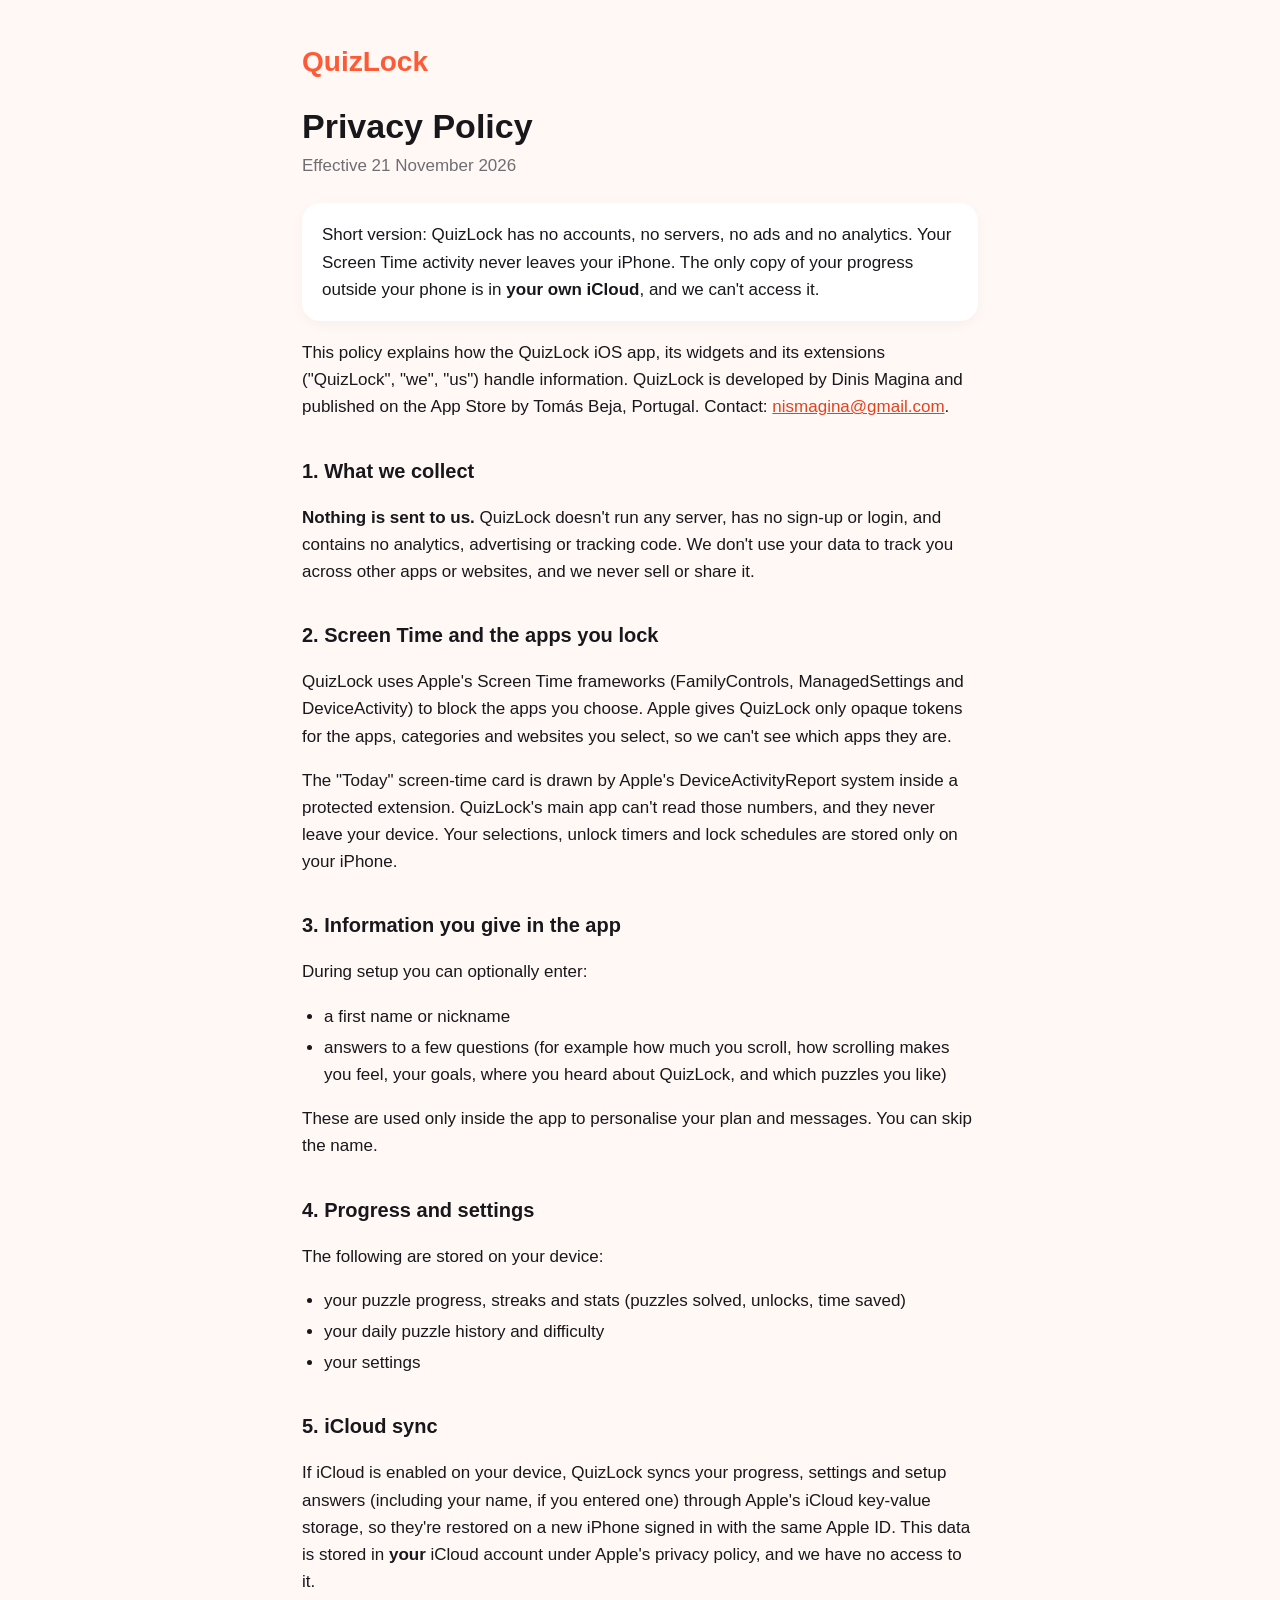
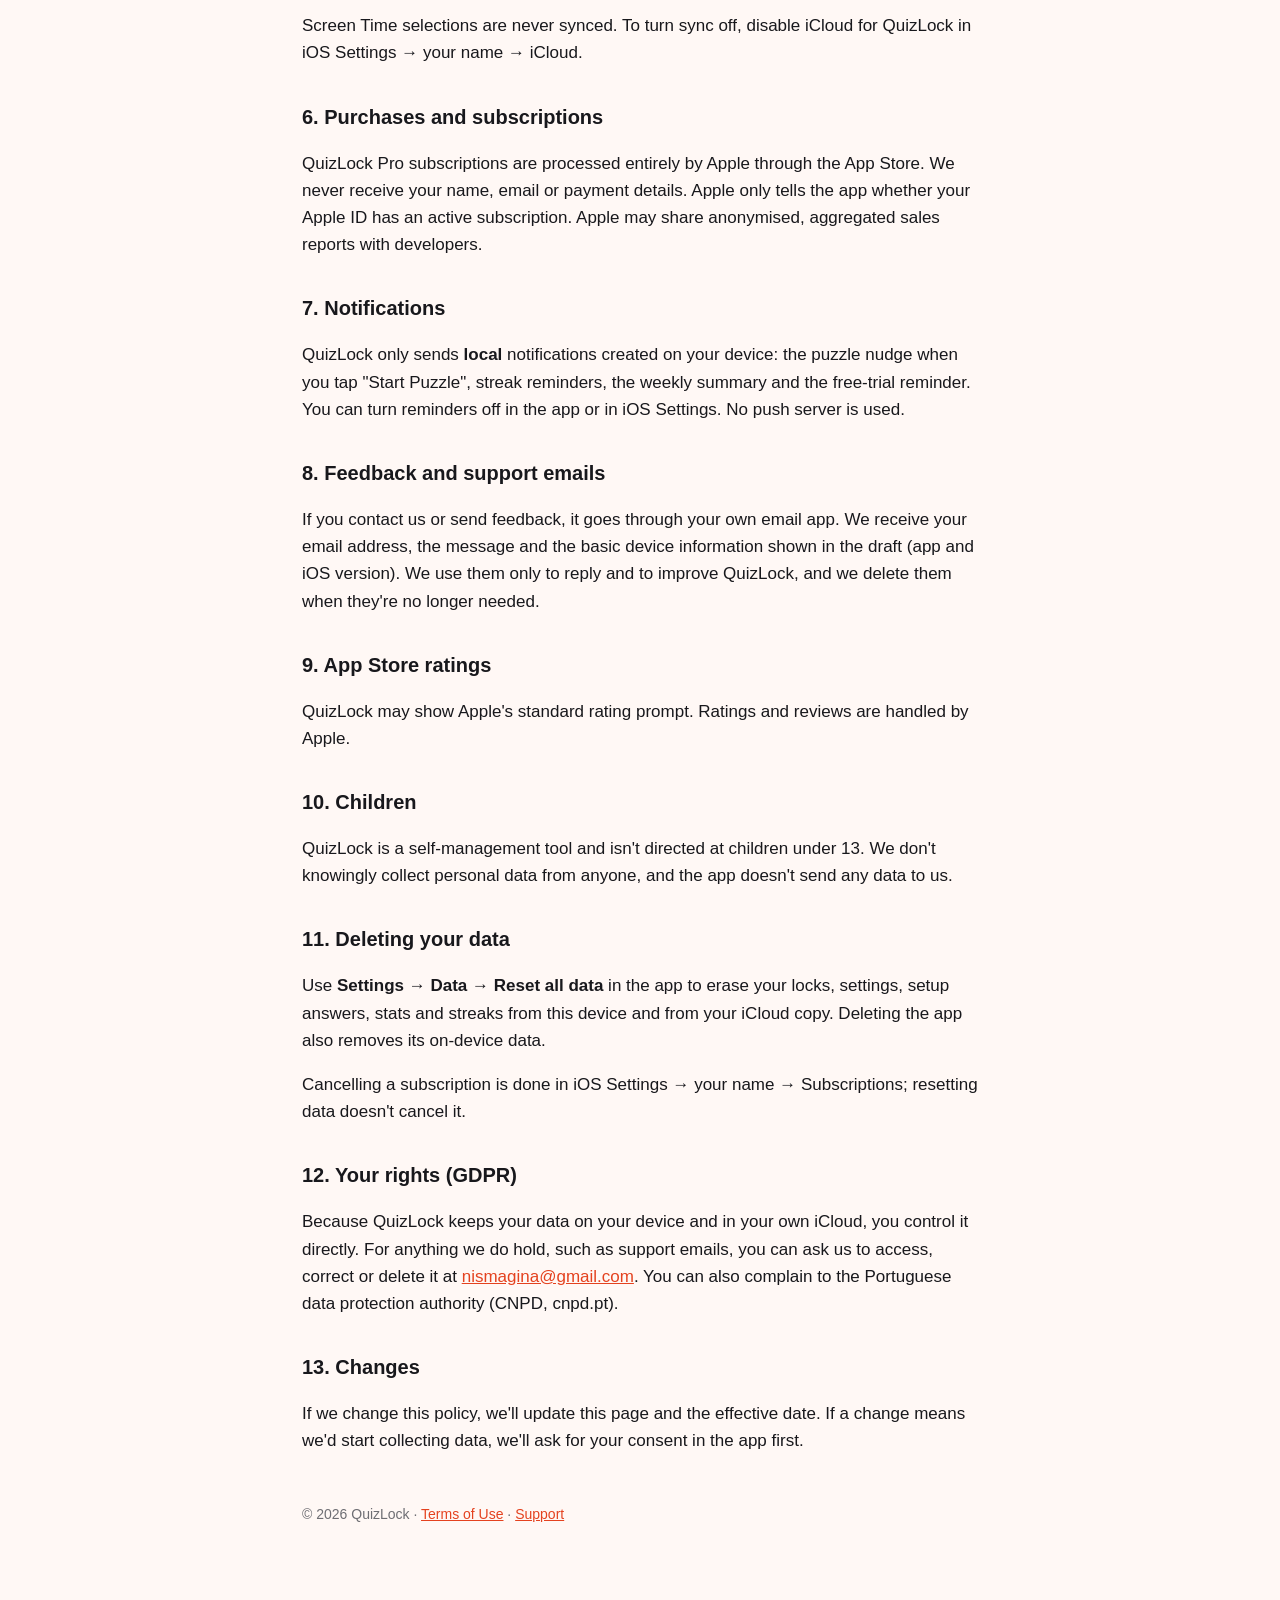
==== docs/privacy.html @ 04634097 "Legal pages: add App Store publisher (Tomás Beja) Co-Authored-By: Claude Opus 5.5 <noreply@anthropic" ====
<!DOCTYPE html><html lang="en"><head><meta charset="utf-8"><meta name="viewport" content="width=device-width,initial-scale=1"><title>Privacy Policy – QuizLock</title><link rel="stylesheet" href="style.css"></head><body><main>
<a class="brand" href="./">QuizLock</a>
<h1>Privacy Policy</h1><p class="date">Effective 21 November 2026</p>
<div class="card">Short version: QuizLock has no accounts, no servers, no ads and no analytics. Your Screen Time activity never leaves your iPhone. The only copy of your progress outside your phone is in <strong>your own iCloud</strong>, and we can't access it.</div>

<p>This policy explains how the QuizLock iOS app, its widgets and its extensions ("QuizLock", "we", "us") handle information. QuizLock is developed by Dinis Magina and published on the App Store by Tomás Beja, Portugal. Contact: <a href="mailto:nismagina@gmail.com">nismagina@gmail.com</a>.</p>

<h2>1. What we collect</h2>
<p><strong>Nothing is sent to us.</strong> QuizLock doesn't run any server, has no sign-up or login, and contains no analytics, advertising or tracking code. We don't use your data to track you across other apps or websites, and we never sell or share it.</p>

<h2>2. Screen Time and the apps you lock</h2>
<p>QuizLock uses Apple's Screen Time frameworks (FamilyControls, ManagedSettings and DeviceActivity) to block the apps you choose. Apple gives QuizLock only opaque tokens for the apps, categories and websites you select, so we can't see which apps they are.</p>
<p>The "Today" screen-time card is drawn by Apple's DeviceActivityReport system inside a protected extension. QuizLock's main app can't read those numbers, and they never leave your device. Your selections, unlock timers and lock schedules are stored only on your iPhone.</p>

<h2>3. Information you give in the app</h2>
<p>During setup you can optionally enter:</p>
<ul>
<li>a first name or nickname</li>
<li>answers to a few questions (for example how much you scroll, how scrolling makes you feel, your goals, where you heard about QuizLock, and which puzzles you like)</li>
</ul>
<p>These are used only inside the app to personalise your plan and messages. You can skip the name.</p>

<h2>4. Progress and settings</h2>
<p>The following are stored on your device:</p>
<ul>
<li>your puzzle progress, streaks and stats (puzzles solved, unlocks, time saved)</li>
<li>your daily puzzle history and difficulty</li>
<li>your settings</li>
</ul>

<h2>5. iCloud sync</h2>
<p>If iCloud is enabled on your device, QuizLock syncs your progress, settings and setup answers (including your name, if you entered one) through Apple's iCloud key-value storage, so they're restored on a new iPhone signed in with the same Apple ID. This data is stored in <strong>your</strong> iCloud account under Apple's privacy policy, and we have no access to it.</p>
<p>Screen Time selections are never synced. To turn sync off, disable iCloud for QuizLock in iOS Settings → your name → iCloud.</p>

<h2>6. Purchases and subscriptions</h2>
<p>QuizLock Pro subscriptions are processed entirely by Apple through the App Store. We never receive your name, email or payment details. Apple only tells the app whether your Apple ID has an active subscription. Apple may share anonymised, aggregated sales reports with developers.</p>

<h2>7. Notifications</h2>
<p>QuizLock only sends <strong>local</strong> notifications created on your device: the puzzle nudge when you tap "Start Puzzle", streak reminders, the weekly summary and the free-trial reminder. You can turn reminders off in the app or in iOS Settings. No push server is used.</p>

<h2>8. Feedback and support emails</h2>
<p>If you contact us or send feedback, it goes through your own email app. We receive your email address, the message and the basic device information shown in the draft (app and iOS version). We use them only to reply and to improve QuizLock, and we delete them when they're no longer needed.</p>

<h2>9. App Store ratings</h2>
<p>QuizLock may show Apple's standard rating prompt. Ratings and reviews are handled by Apple.</p>

<h2>10. Children</h2>
<p>QuizLock is a self-management tool and isn't directed at children under 13. We don't knowingly collect personal data from anyone, and the app doesn't send any data to us.</p>

<h2>11. Deleting your data</h2>
<p>Use <strong>Settings → Data → Reset all data</strong> in the app to erase your locks, settings, setup answers, stats and streaks from this device and from your iCloud copy. Deleting the app also removes its on-device data.</p>
<p>Cancelling a subscription is done in iOS Settings → your name → Subscriptions; resetting data doesn't cancel it.</p>

<h2>12. Your rights (GDPR)</h2>
<p>Because QuizLock keeps your data on your device and in your own iCloud, you control it directly. For anything we do hold, such as support emails, you can ask us to access, correct or delete it at <a href="mailto:nismagina@gmail.com">nismagina@gmail.com</a>. You can also complain to the Portuguese data protection authority (CNPD, cnpd.pt).</p>

<h2>13. Changes</h2>
<p>If we change this policy, we'll update this page and the effective date. If a change means we'd start collecting data, we'll ask for your consent in the app first.</p>

<footer>© 2026 QuizLock · <a href="terms.html">Terms of Use</a> · <a href="./">Support</a></footer>
</main></body></html>
---- docs/style.css ----
:root{--brand:#FF5A36;--ink:#18181C;--muted:#6E6E73;--bg:#FFF8F5}
*{box-sizing:border-box}body{margin:0;background:var(--bg);color:var(--ink);font:17px/1.6 -apple-system,BlinkMacSystemFont,"SF Pro Text",Segoe UI,Roboto,sans-serif}
main{max-width:720px;margin:0 auto;padding:48px 22px 80px}
.brand{font:900 28px/1 ui-rounded,"SF Pro Rounded",-apple-system,sans-serif;color:var(--brand);text-decoration:none}
h1{font-size:34px;line-height:1.15;margin:28px 0 6px}h2{font-size:20px;margin:34px 0 8px}
.date{color:var(--muted);margin:0 0 24px}a{color:#E4421F}ul{padding-left:22px}li{margin:4px 0}
.card{background:#fff;border-radius:18px;padding:18px 20px;box-shadow:0 4px 14px rgba(0,0,0,.04);margin:18px 0}
footer{margin-top:48px;color:var(--muted);font-size:14px}
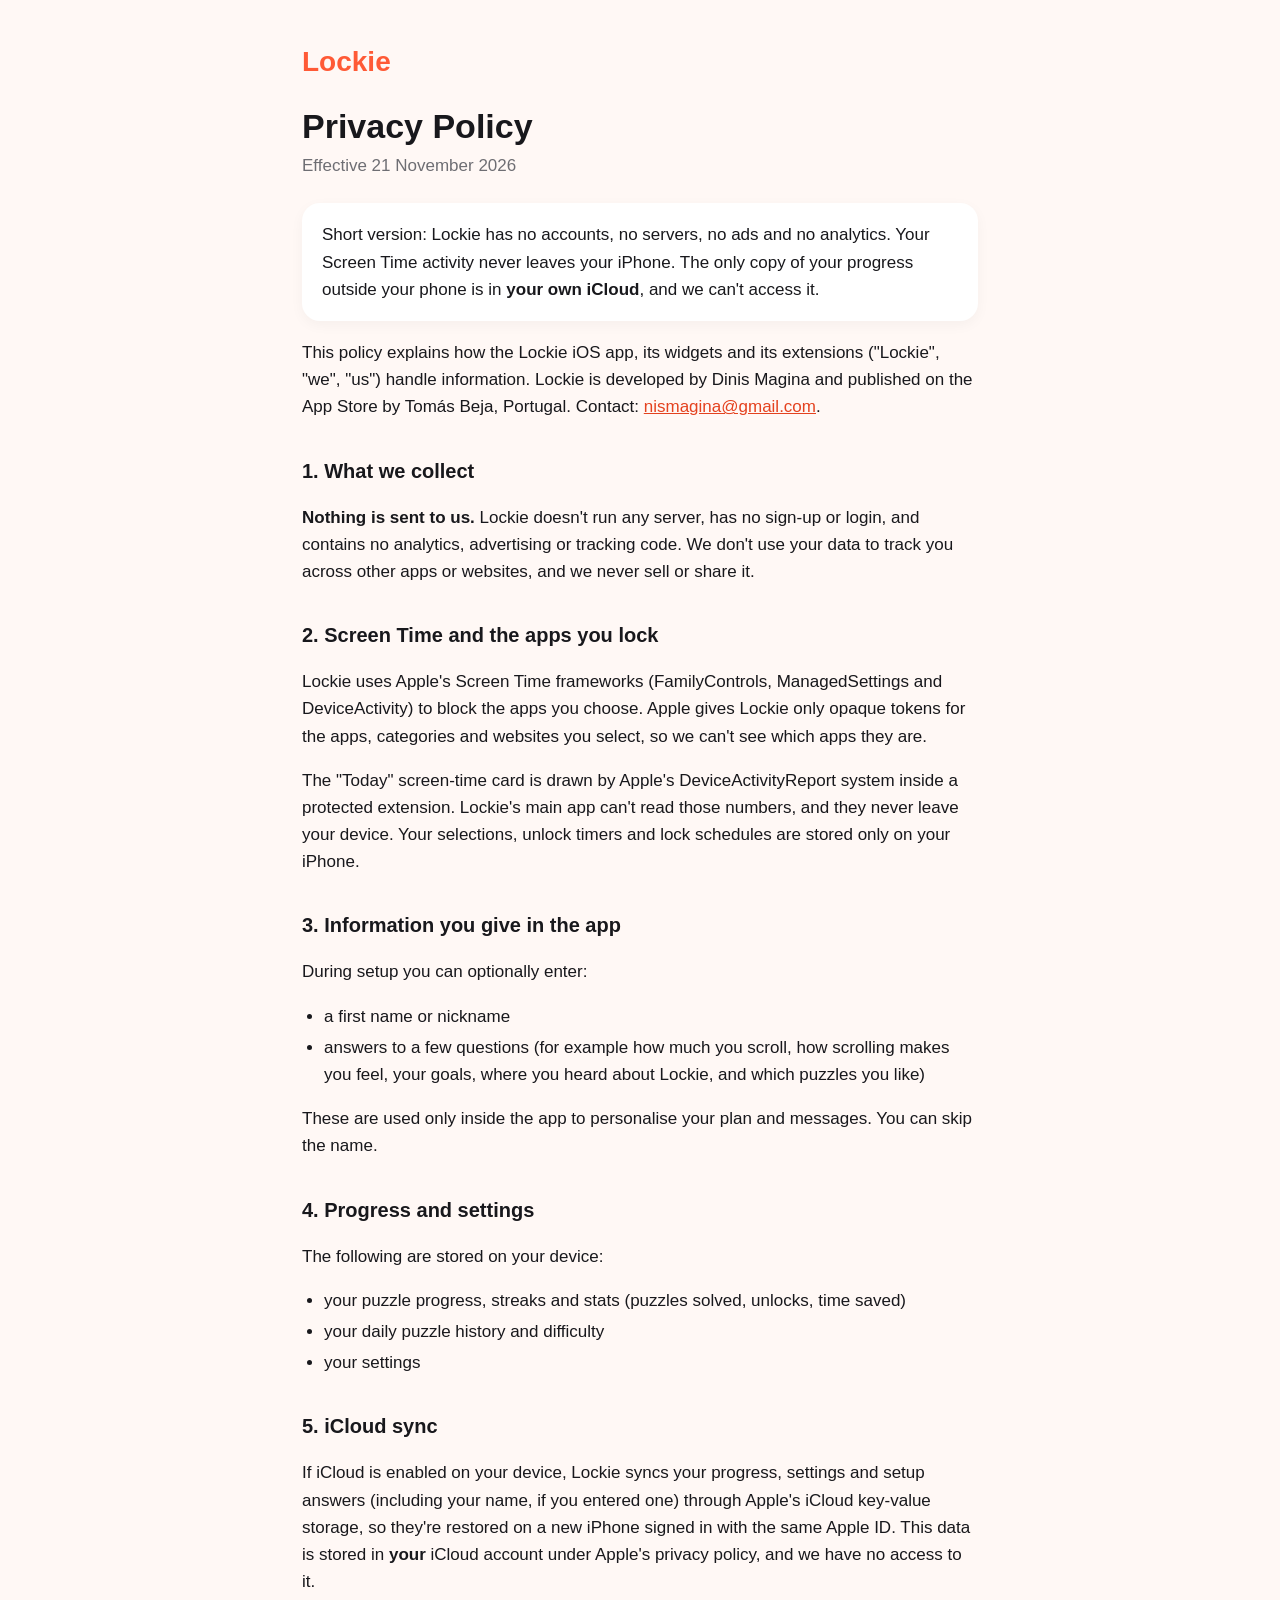
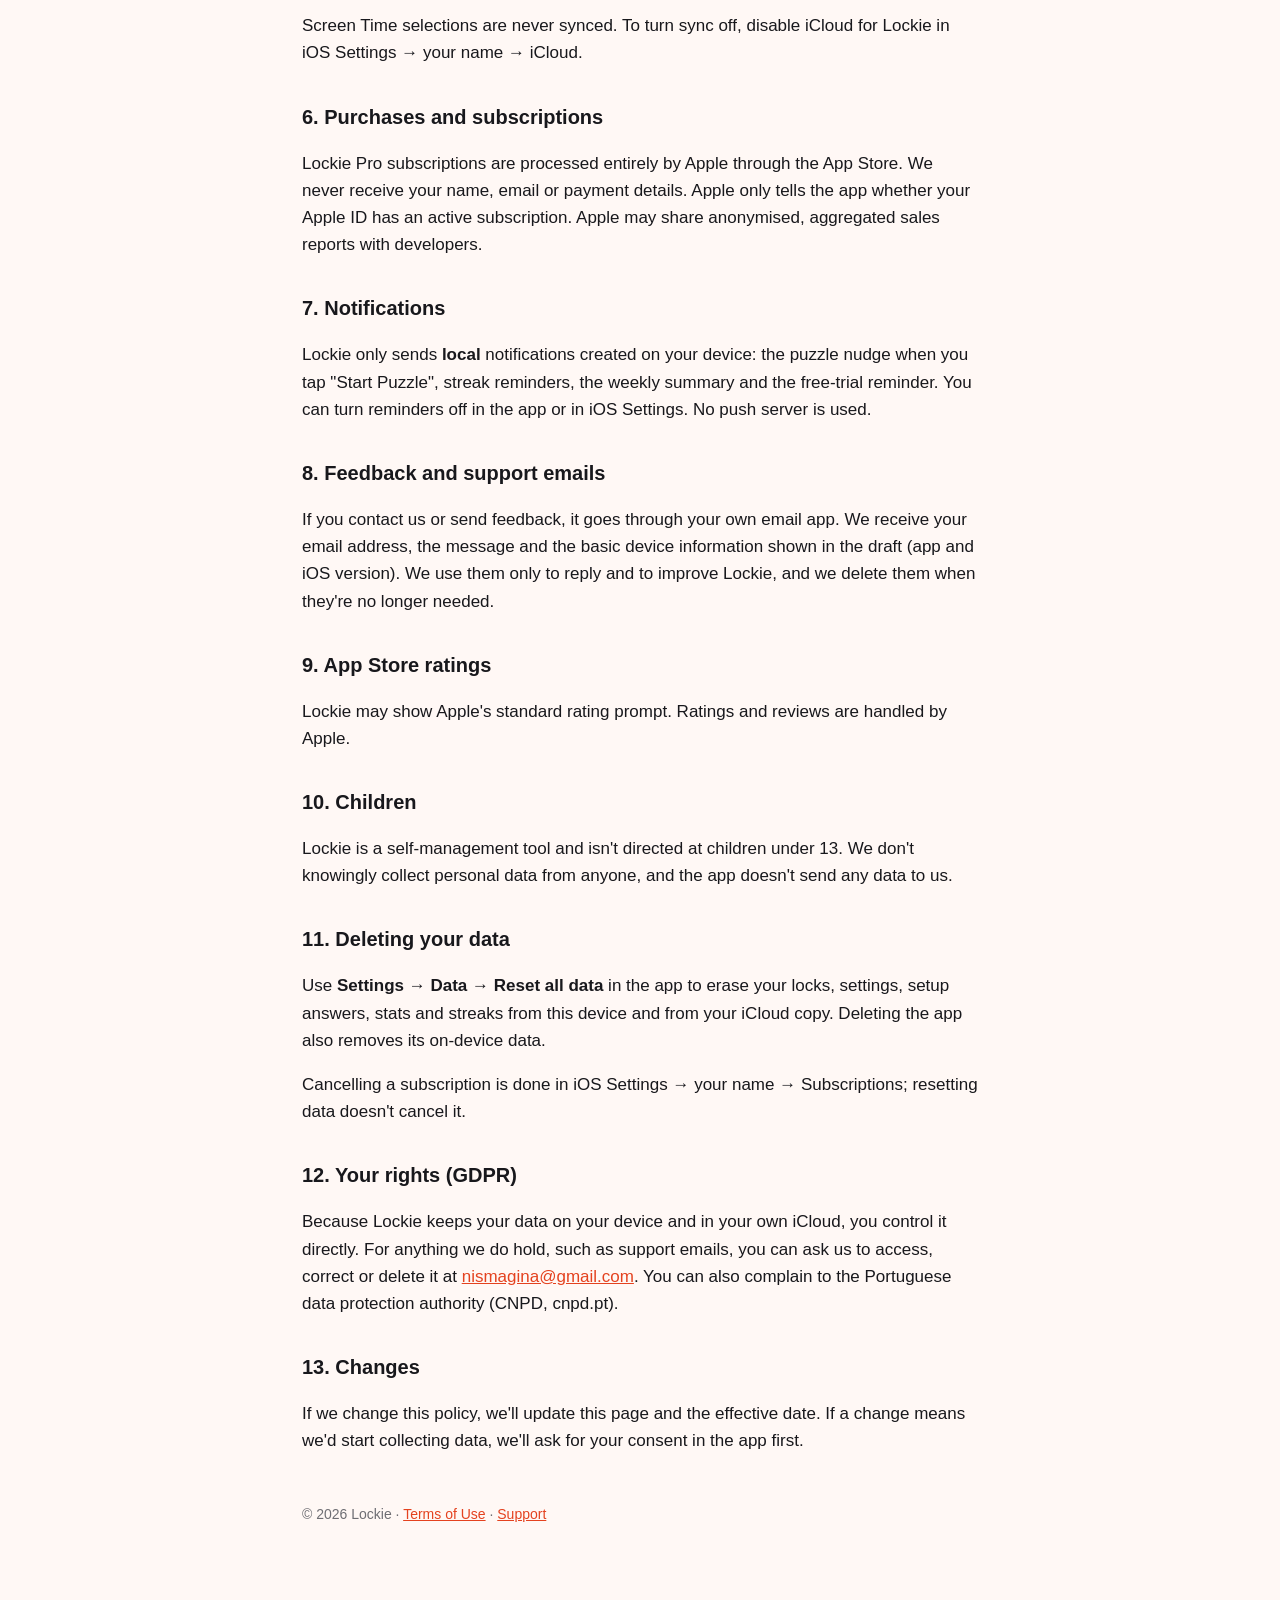
==== commit a637cb21: "Rename app from QuizLock to Lockie everywhere Display names, bundle IDs (app.lockie.ios.*), App Grou" ====
--- a/docs/privacy.html
+++ b/docs/privacy.html
@@ -1,22 +1,22 @@
-<!DOCTYPE html><html lang="en"><head><meta charset="utf-8"><meta name="viewport" content="width=device-width,initial-scale=1"><title>Privacy Policy – QuizLock</title><link rel="stylesheet" href="style.css"></head><body><main>
-<a class="brand" href="./">QuizLock</a>
+<!DOCTYPE html><html lang="en"><head><meta charset="utf-8"><meta name="viewport" content="width=device-width,initial-scale=1"><title>Privacy Policy – Lockie</title><link rel="stylesheet" href="style.css"></head><body><main>
+<a class="brand" href="./">Lockie</a>
 <h1>Privacy Policy</h1><p class="date">Effective 21 November 2026</p>
-<div class="card">Short version: QuizLock has no accounts, no servers, no ads and no analytics. Your Screen Time activity never leaves your iPhone. The only copy of your progress outside your phone is in <strong>your own iCloud</strong>, and we can't access it.</div>
+<div class="card">Short version: Lockie has no accounts, no servers, no ads and no analytics. Your Screen Time activity never leaves your iPhone. The only copy of your progress outside your phone is in <strong>your own iCloud</strong>, and we can't access it.</div>
 
-<p>This policy explains how the QuizLock iOS app, its widgets and its extensions ("QuizLock", "we", "us") handle information. QuizLock is developed by Dinis Magina and published on the App Store by Tomás Beja, Portugal. Contact: <a href="mailto:nismagina@gmail.com">nismagina@gmail.com</a>.</p>
+<p>This policy explains how the Lockie iOS app, its widgets and its extensions ("Lockie", "we", "us") handle information. Lockie is developed by Dinis Magina and published on the App Store by Tomás Beja, Portugal. Contact: <a href="mailto:nismagina@gmail.com">nismagina@gmail.com</a>.</p>
 
 <h2>1. What we collect</h2>
-<p><strong>Nothing is sent to us.</strong> QuizLock doesn't run any server, has no sign-up or login, and contains no analytics, advertising or tracking code. We don't use your data to track you across other apps or websites, and we never sell or share it.</p>
+<p><strong>Nothing is sent to us.</strong> Lockie doesn't run any server, has no sign-up or login, and contains no analytics, advertising or tracking code. We don't use your data to track you across other apps or websites, and we never sell or share it.</p>
 
 <h2>2. Screen Time and the apps you lock</h2>
-<p>QuizLock uses Apple's Screen Time frameworks (FamilyControls, ManagedSettings and DeviceActivity) to block the apps you choose. Apple gives QuizLock only opaque tokens for the apps, categories and websites you select, so we can't see which apps they are.</p>
-<p>The "Today" screen-time card is drawn by Apple's DeviceActivityReport system inside a protected extension. QuizLock's main app can't read those numbers, and they never leave your device. Your selections, unlock timers and lock schedules are stored only on your iPhone.</p>
+<p>Lockie uses Apple's Screen Time frameworks (FamilyControls, ManagedSettings and DeviceActivity) to block the apps you choose. Apple gives Lockie only opaque tokens for the apps, categories and websites you select, so we can't see which apps they are.</p>
+<p>The "Today" screen-time card is drawn by Apple's DeviceActivityReport system inside a protected extension. Lockie's main app can't read those numbers, and they never leave your device. Your selections, unlock timers and lock schedules are stored only on your iPhone.</p>
 
 <h2>3. Information you give in the app</h2>
 <p>During setup you can optionally enter:</p>
 <ul>
 <li>a first name or nickname</li>
-<li>answers to a few questions (for example how much you scroll, how scrolling makes you feel, your goals, where you heard about QuizLock, and which puzzles you like)</li>
+<li>answers to a few questions (for example how much you scroll, how scrolling makes you feel, your goals, where you heard about Lockie, and which puzzles you like)</li>
 </ul>
 <p>These are used only inside the app to personalise your plan and messages. You can skip the name.</p>
 
@@ -29,33 +29,33 @@
 </ul>
 
 <h2>5. iCloud sync</h2>
-<p>If iCloud is enabled on your device, QuizLock syncs your progress, settings and setup answers (including your name, if you entered one) through Apple's iCloud key-value storage, so they're restored on a new iPhone signed in with the same Apple ID. This data is stored in <strong>your</strong> iCloud account under Apple's privacy policy, and we have no access to it.</p>
-<p>Screen Time selections are never synced. To turn sync off, disable iCloud for QuizLock in iOS Settings → your name → iCloud.</p>
+<p>If iCloud is enabled on your device, Lockie syncs your progress, settings and setup answers (including your name, if you entered one) through Apple's iCloud key-value storage, so they're restored on a new iPhone signed in with the same Apple ID. This data is stored in <strong>your</strong> iCloud account under Apple's privacy policy, and we have no access to it.</p>
+<p>Screen Time selections are never synced. To turn sync off, disable iCloud for Lockie in iOS Settings → your name → iCloud.</p>
 
 <h2>6. Purchases and subscriptions</h2>
-<p>QuizLock Pro subscriptions are processed entirely by Apple through the App Store. We never receive your name, email or payment details. Apple only tells the app whether your Apple ID has an active subscription. Apple may share anonymised, aggregated sales reports with developers.</p>
+<p>Lockie Pro subscriptions are processed entirely by Apple through the App Store. We never receive your name, email or payment details. Apple only tells the app whether your Apple ID has an active subscription. Apple may share anonymised, aggregated sales reports with developers.</p>
 
 <h2>7. Notifications</h2>
-<p>QuizLock only sends <strong>local</strong> notifications created on your device: the puzzle nudge when you tap "Start Puzzle", streak reminders, the weekly summary and the free-trial reminder. You can turn reminders off in the app or in iOS Settings. No push server is used.</p>
+<p>Lockie only sends <strong>local</strong> notifications created on your device: the puzzle nudge when you tap "Start Puzzle", streak reminders, the weekly summary and the free-trial reminder. You can turn reminders off in the app or in iOS Settings. No push server is used.</p>
 
 <h2>8. Feedback and support emails</h2>
-<p>If you contact us or send feedback, it goes through your own email app. We receive your email address, the message and the basic device information shown in the draft (app and iOS version). We use them only to reply and to improve QuizLock, and we delete them when they're no longer needed.</p>
+<p>If you contact us or send feedback, it goes through your own email app. We receive your email address, the message and the basic device information shown in the draft (app and iOS version). We use them only to reply and to improve Lockie, and we delete them when they're no longer needed.</p>
 
 <h2>9. App Store ratings</h2>
-<p>QuizLock may show Apple's standard rating prompt. Ratings and reviews are handled by Apple.</p>
+<p>Lockie may show Apple's standard rating prompt. Ratings and reviews are handled by Apple.</p>
 
 <h2>10. Children</h2>
-<p>QuizLock is a self-management tool and isn't directed at children under 13. We don't knowingly collect personal data from anyone, and the app doesn't send any data to us.</p>
+<p>Lockie is a self-management tool and isn't directed at children under 13. We don't knowingly collect personal data from anyone, and the app doesn't send any data to us.</p>
 
 <h2>11. Deleting your data</h2>
 <p>Use <strong>Settings → Data → Reset all data</strong> in the app to erase your locks, settings, setup answers, stats and streaks from this device and from your iCloud copy. Deleting the app also removes its on-device data.</p>
 <p>Cancelling a subscription is done in iOS Settings → your name → Subscriptions; resetting data doesn't cancel it.</p>
 
 <h2>12. Your rights (GDPR)</h2>
-<p>Because QuizLock keeps your data on your device and in your own iCloud, you control it directly. For anything we do hold, such as support emails, you can ask us to access, correct or delete it at <a href="mailto:nismagina@gmail.com">nismagina@gmail.com</a>. You can also complain to the Portuguese data protection authority (CNPD, cnpd.pt).</p>
+<p>Because Lockie keeps your data on your device and in your own iCloud, you control it directly. For anything we do hold, such as support emails, you can ask us to access, correct or delete it at <a href="mailto:nismagina@gmail.com">nismagina@gmail.com</a>. You can also complain to the Portuguese data protection authority (CNPD, cnpd.pt).</p>
 
 <h2>13. Changes</h2>
 <p>If we change this policy, we'll update this page and the effective date. If a change means we'd start collecting data, we'll ask for your consent in the app first.</p>
 
-<footer>© 2026 QuizLock · <a href="terms.html">Terms of Use</a> · <a href="./">Support</a></footer>
+<footer>© 2026 Lockie · <a href="terms.html">Terms of Use</a> · <a href="./">Support</a></footer>
 </main></body></html>
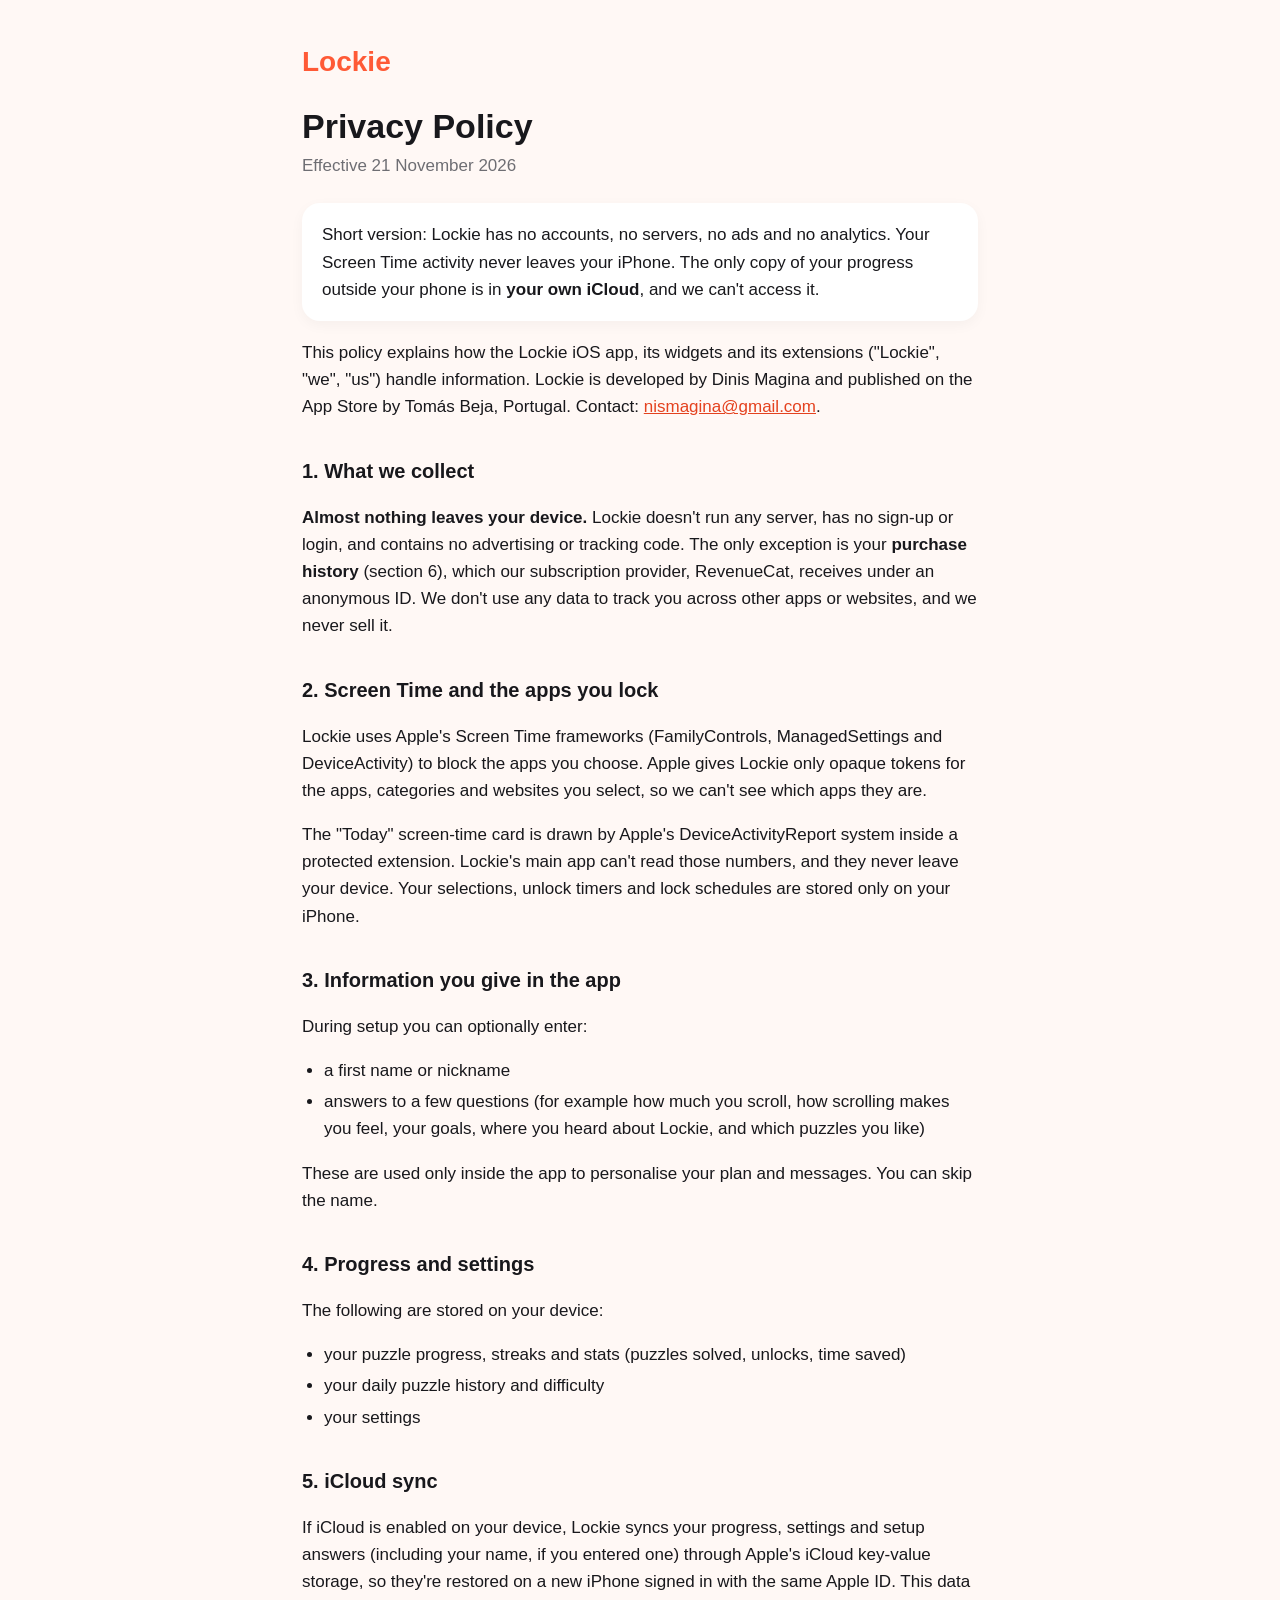
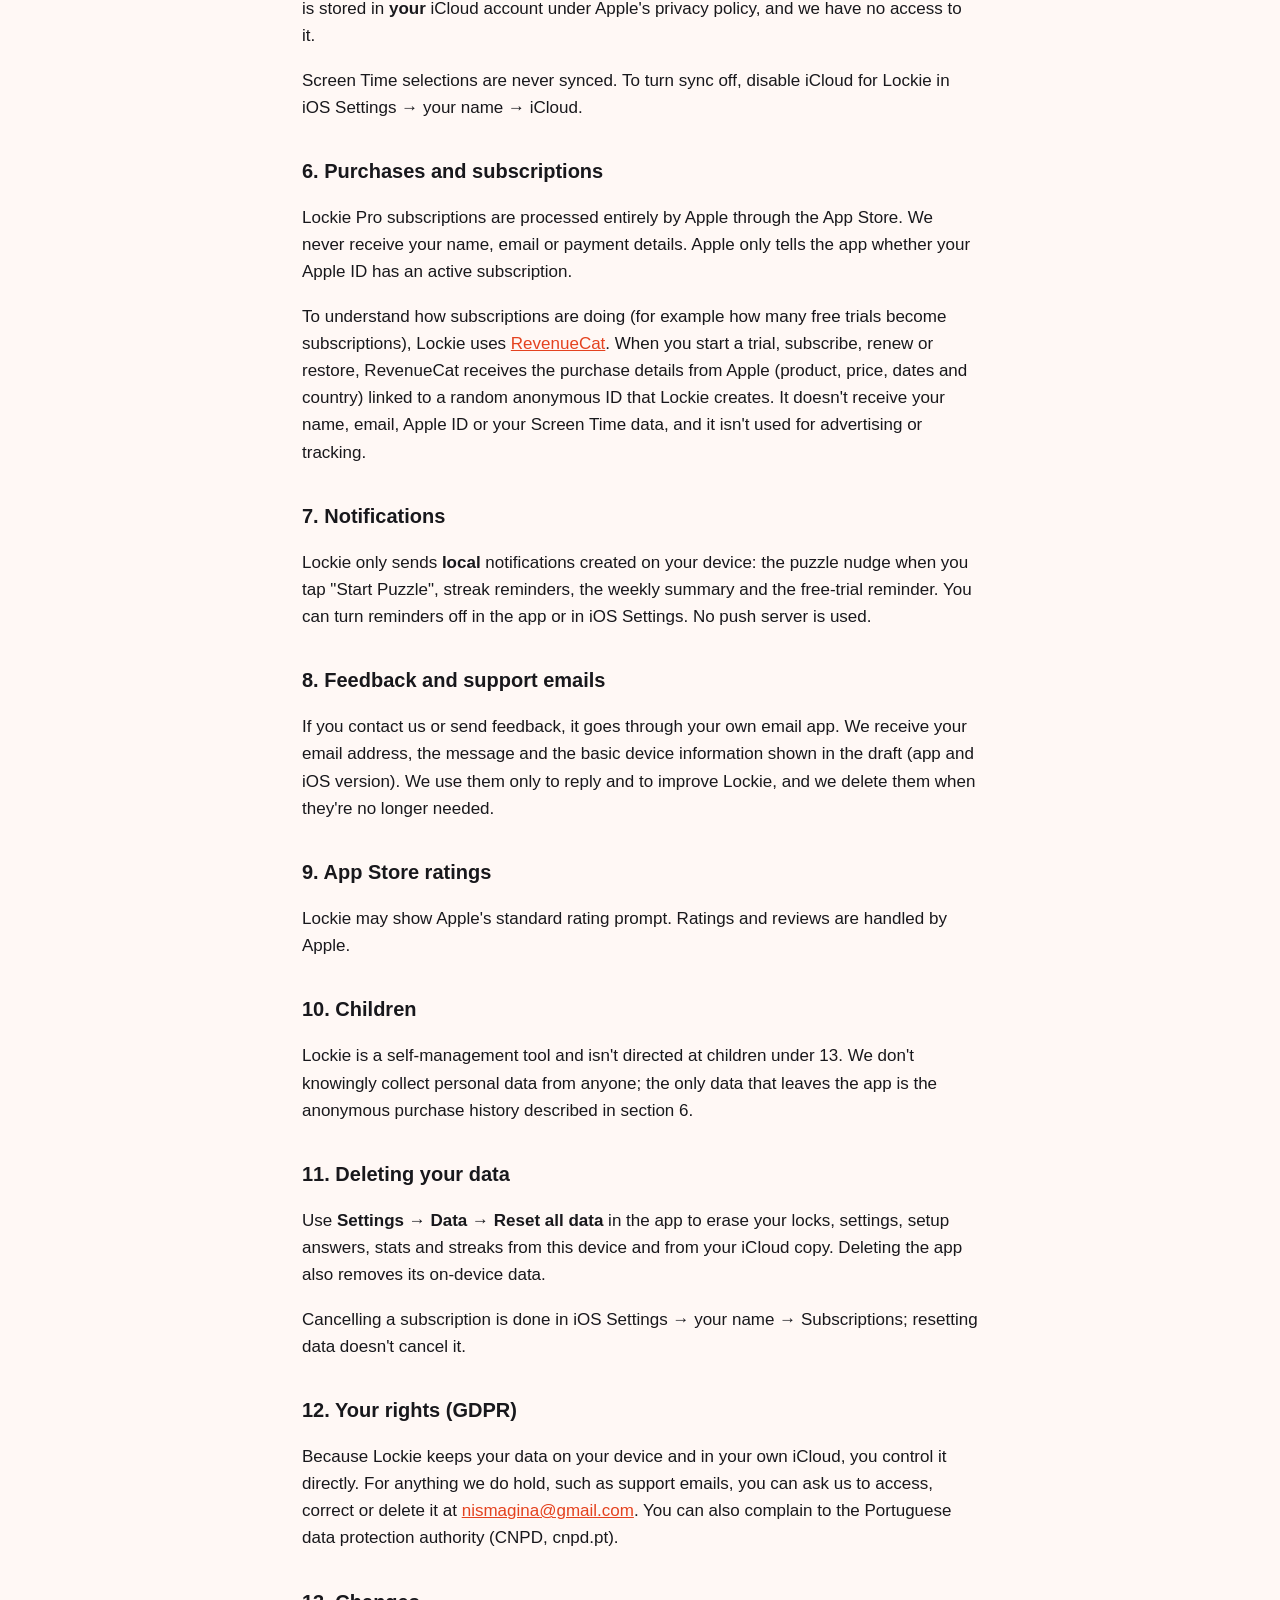
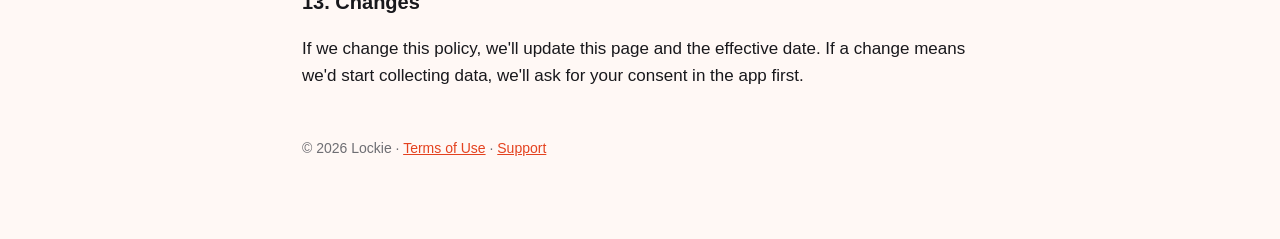
==== commit b5a3c71b: "Connect RevenueCat (purchases still completed by the app with StoreKit 2) - RevenueCat Swift package" ====
--- a/docs/privacy.html
+++ b/docs/privacy.html
@@ -6,7 +6,7 @@
 <p>This policy explains how the Lockie iOS app, its widgets and its extensions ("Lockie", "we", "us") handle information. Lockie is developed by Dinis Magina and published on the App Store by Tomás Beja, Portugal. Contact: <a href="mailto:nismagina@gmail.com">nismagina@gmail.com</a>.</p>
 
 <h2>1. What we collect</h2>
-<p><strong>Nothing is sent to us.</strong> Lockie doesn't run any server, has no sign-up or login, and contains no analytics, advertising or tracking code. We don't use your data to track you across other apps or websites, and we never sell or share it.</p>
+<p><strong>Almost nothing leaves your device.</strong> Lockie doesn't run any server, has no sign-up or login, and contains no advertising or tracking code. The only exception is your <strong>purchase history</strong> (section 6), which our subscription provider, RevenueCat, receives under an anonymous ID. We don't use any data to track you across other apps or websites, and we never sell it.</p>
 
 <h2>2. Screen Time and the apps you lock</h2>
 <p>Lockie uses Apple's Screen Time frameworks (FamilyControls, ManagedSettings and DeviceActivity) to block the apps you choose. Apple gives Lockie only opaque tokens for the apps, categories and websites you select, so we can't see which apps they are.</p>
@@ -33,7 +33,8 @@
 <p>Screen Time selections are never synced. To turn sync off, disable iCloud for Lockie in iOS Settings → your name → iCloud.</p>
 
 <h2>6. Purchases and subscriptions</h2>
-<p>Lockie Pro subscriptions are processed entirely by Apple through the App Store. We never receive your name, email or payment details. Apple only tells the app whether your Apple ID has an active subscription. Apple may share anonymised, aggregated sales reports with developers.</p>
+<p>Lockie Pro subscriptions are processed entirely by Apple through the App Store. We never receive your name, email or payment details. Apple only tells the app whether your Apple ID has an active subscription.</p>
+<p>To understand how subscriptions are doing (for example how many free trials become subscriptions), Lockie uses <a href="https://www.revenuecat.com/privacy">RevenueCat</a>. When you start a trial, subscribe, renew or restore, RevenueCat receives the purchase details from Apple (product, price, dates and country) linked to a random anonymous ID that Lockie creates. It doesn't receive your name, email, Apple ID or your Screen Time data, and it isn't used for advertising or tracking.</p>
 
 <h2>7. Notifications</h2>
 <p>Lockie only sends <strong>local</strong> notifications created on your device: the puzzle nudge when you tap "Start Puzzle", streak reminders, the weekly summary and the free-trial reminder. You can turn reminders off in the app or in iOS Settings. No push server is used.</p>
@@ -45,7 +46,7 @@
 <p>Lockie may show Apple's standard rating prompt. Ratings and reviews are handled by Apple.</p>
 
 <h2>10. Children</h2>
-<p>Lockie is a self-management tool and isn't directed at children under 13. We don't knowingly collect personal data from anyone, and the app doesn't send any data to us.</p>
+<p>Lockie is a self-management tool and isn't directed at children under 13. We don't knowingly collect personal data from anyone; the only data that leaves the app is the anonymous purchase history described in section 6.</p>
 
 <h2>11. Deleting your data</h2>
 <p>Use <strong>Settings → Data → Reset all data</strong> in the app to erase your locks, settings, setup answers, stats and streaks from this device and from your iCloud copy. Deleting the app also removes its on-device data.</p>
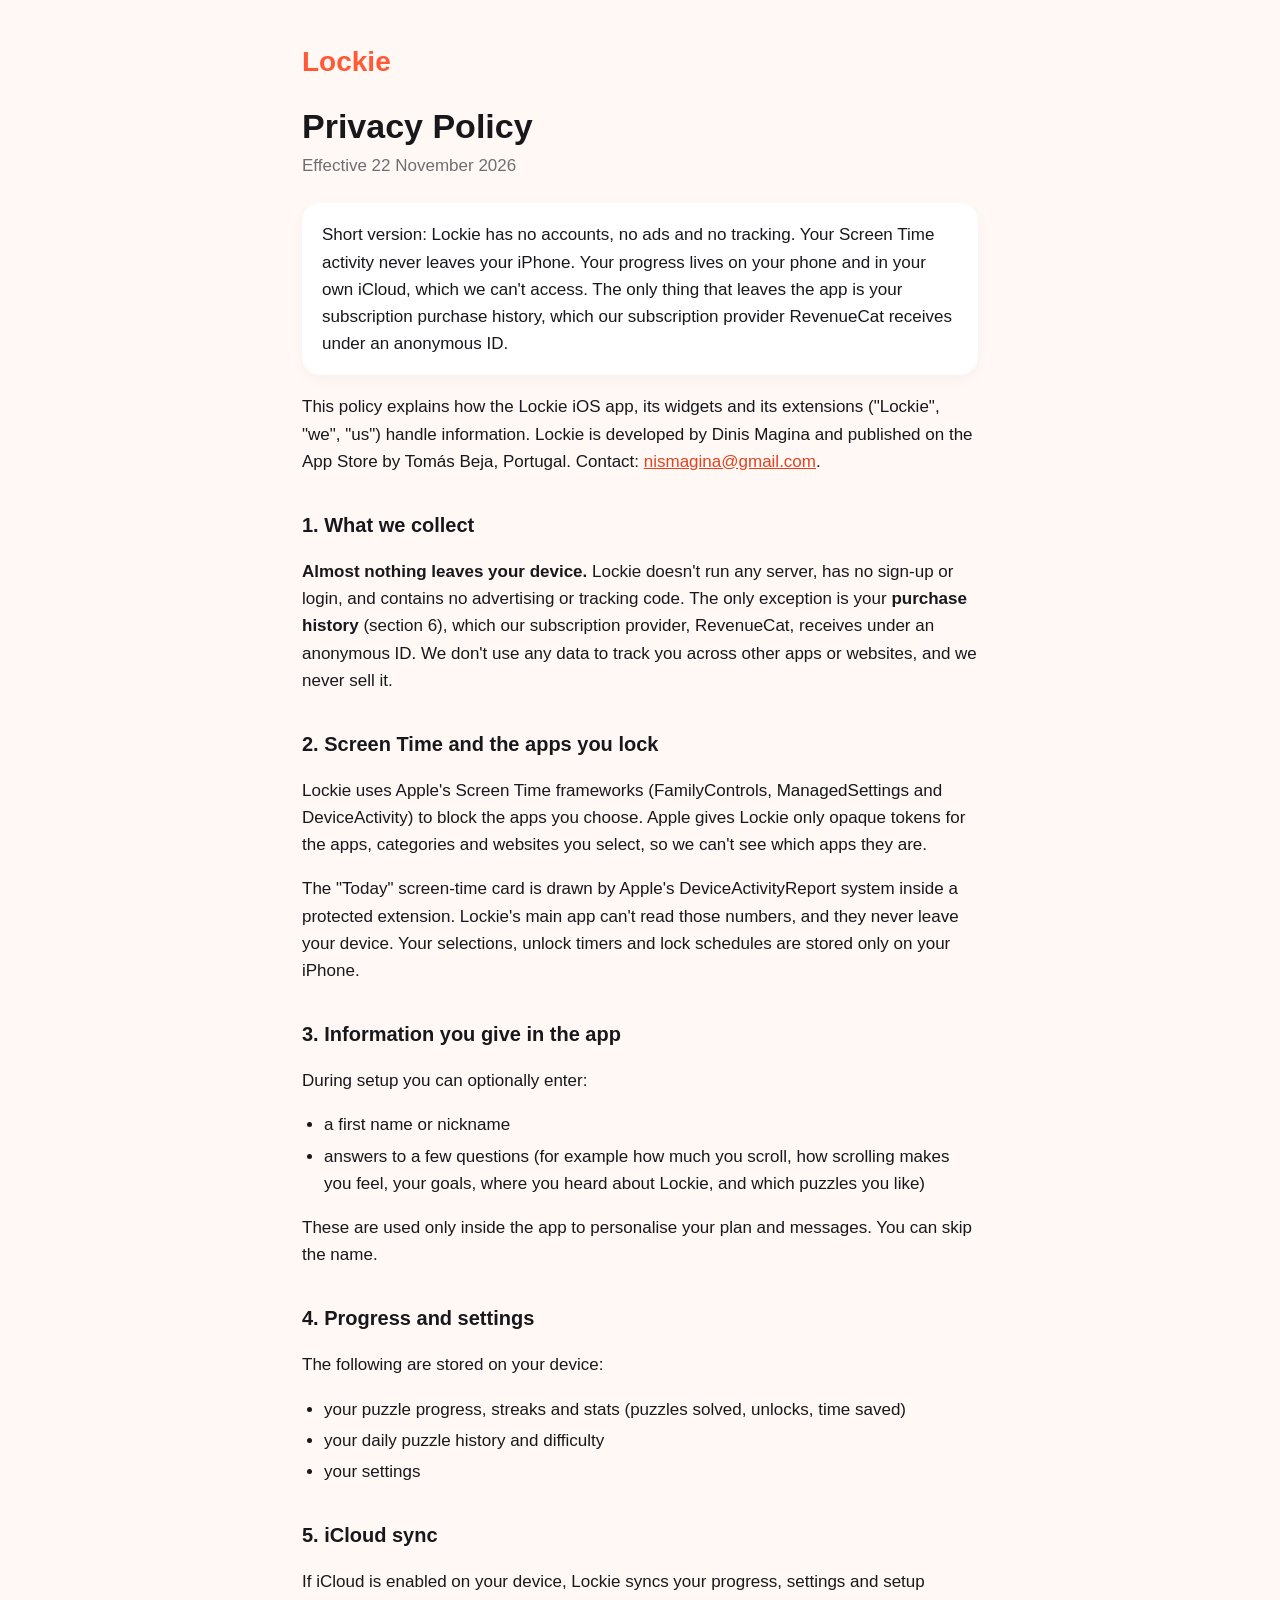
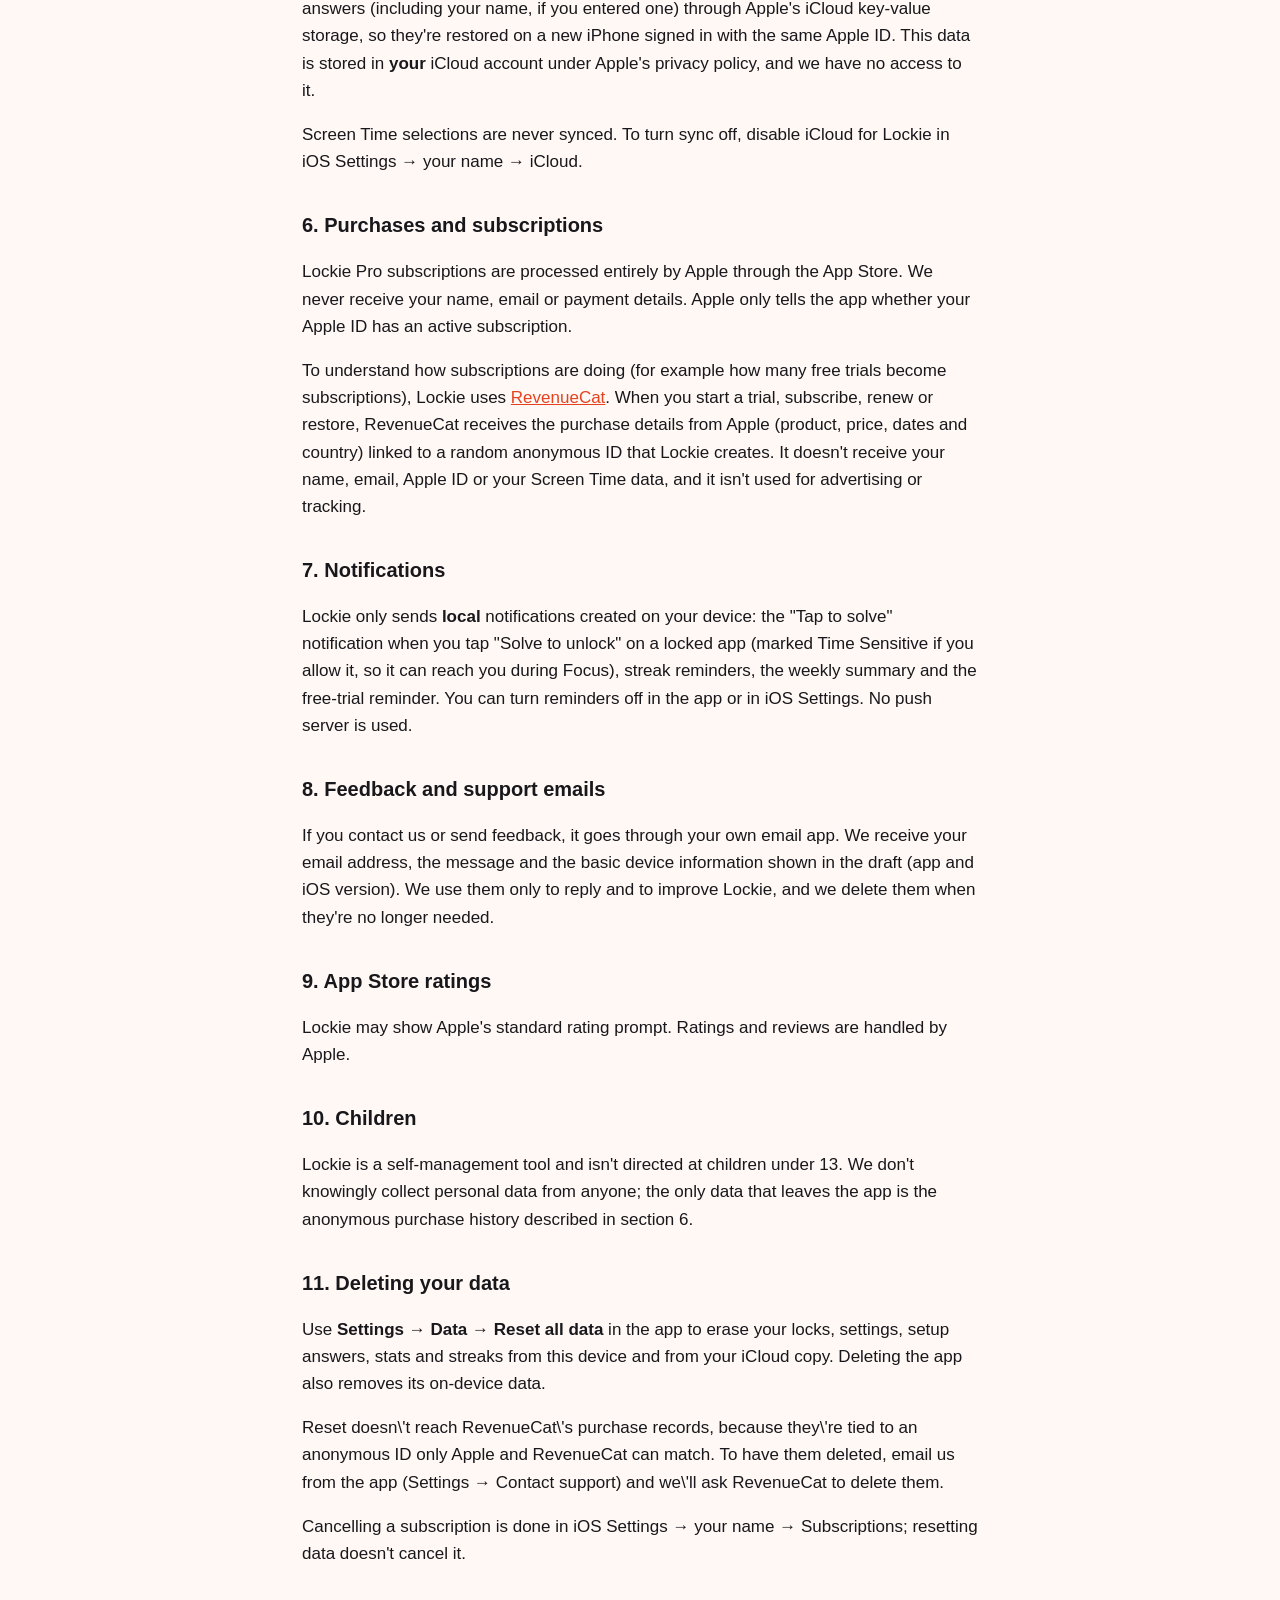
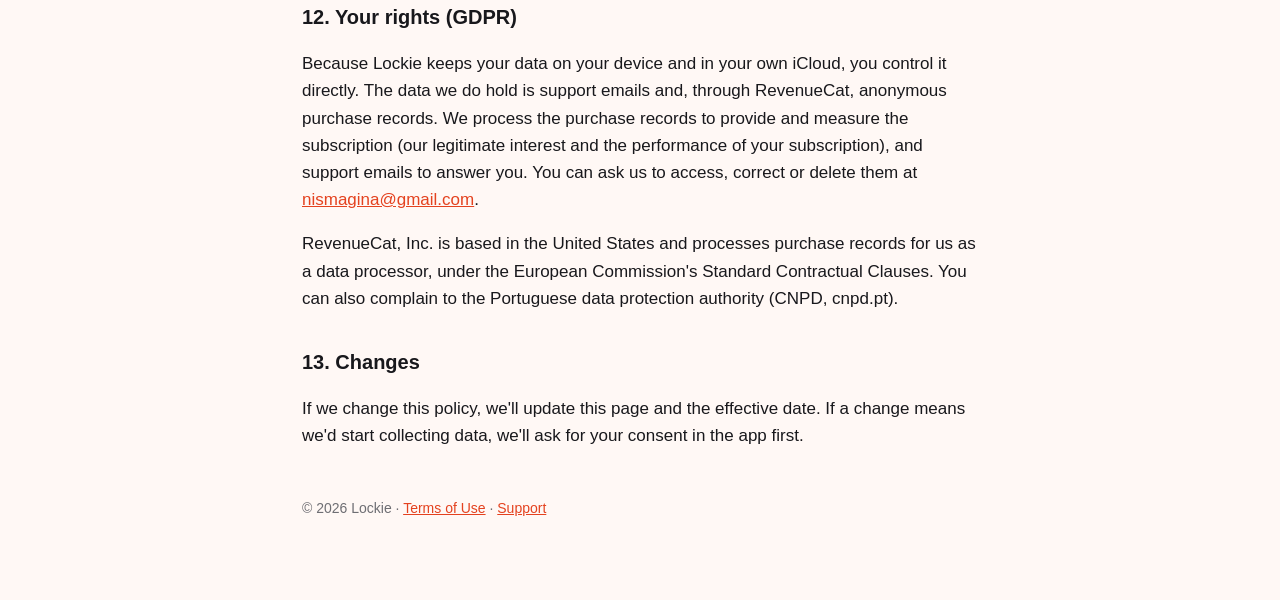
==== commit b31c1386: "Privacy, terms and support: match the app as it is now Privacy: no more "no analytics" claim (Revenu" ====
--- a/docs/privacy.html
+++ b/docs/privacy.html
@@ -1,7 +1,7 @@
 <!DOCTYPE html><html lang="en"><head><meta charset="utf-8"><meta name="viewport" content="width=device-width,initial-scale=1"><title>Privacy Policy – Lockie</title><link rel="stylesheet" href="style.css"></head><body><main>
 <a class="brand" href="./">Lockie</a>
-<h1>Privacy Policy</h1><p class="date">Effective 21 November 2026</p>
-<div class="card">Short version: Lockie has no accounts, no servers, no ads and no analytics. Your Screen Time activity never leaves your iPhone. The only copy of your progress outside your phone is in <strong>your own iCloud</strong>, and we can't access it.</div>
+<h1>Privacy Policy</h1><p class="date">Effective 22 November 2026</p>
+<div class="card">Short version: Lockie has no accounts, no ads and no tracking. Your Screen Time activity never leaves your iPhone. Your progress lives on your phone and in your own iCloud, which we can't access. The only thing that leaves the app is your subscription purchase history, which our subscription provider RevenueCat receives under an anonymous ID.</div>
 
 <p>This policy explains how the Lockie iOS app, its widgets and its extensions ("Lockie", "we", "us") handle information. Lockie is developed by Dinis Magina and published on the App Store by Tomás Beja, Portugal. Contact: <a href="mailto:nismagina@gmail.com">nismagina@gmail.com</a>.</p>
 
@@ -37,7 +37,7 @@
 <p>To understand how subscriptions are doing (for example how many free trials become subscriptions), Lockie uses <a href="https://www.revenuecat.com/privacy">RevenueCat</a>. When you start a trial, subscribe, renew or restore, RevenueCat receives the purchase details from Apple (product, price, dates and country) linked to a random anonymous ID that Lockie creates. It doesn't receive your name, email, Apple ID or your Screen Time data, and it isn't used for advertising or tracking.</p>
 
 <h2>7. Notifications</h2>
-<p>Lockie only sends <strong>local</strong> notifications created on your device: the puzzle nudge when you tap "Start Puzzle", streak reminders, the weekly summary and the free-trial reminder. You can turn reminders off in the app or in iOS Settings. No push server is used.</p>
+<p>Lockie only sends <strong>local</strong> notifications created on your device: the "Tap to solve" notification when you tap "Solve to unlock" on a locked app (marked Time Sensitive if you allow it, so it can reach you during Focus), streak reminders, the weekly summary and the free-trial reminder. You can turn reminders off in the app or in iOS Settings. No push server is used.</p>
 
 <h2>8. Feedback and support emails</h2>
 <p>If you contact us or send feedback, it goes through your own email app. We receive your email address, the message and the basic device information shown in the draft (app and iOS version). We use them only to reply and to improve Lockie, and we delete them when they're no longer needed.</p>
@@ -50,10 +50,12 @@
 
 <h2>11. Deleting your data</h2>
 <p>Use <strong>Settings → Data → Reset all data</strong> in the app to erase your locks, settings, setup answers, stats and streaks from this device and from your iCloud copy. Deleting the app also removes its on-device data.</p>
+<p>Reset doesn\'t reach RevenueCat\'s purchase records, because they\'re tied to an anonymous ID only Apple and RevenueCat can match. To have them deleted, email us from the app (Settings → Contact support) and we\'ll ask RevenueCat to delete them.</p>
 <p>Cancelling a subscription is done in iOS Settings → your name → Subscriptions; resetting data doesn't cancel it.</p>
 
 <h2>12. Your rights (GDPR)</h2>
-<p>Because Lockie keeps your data on your device and in your own iCloud, you control it directly. For anything we do hold, such as support emails, you can ask us to access, correct or delete it at <a href="mailto:nismagina@gmail.com">nismagina@gmail.com</a>. You can also complain to the Portuguese data protection authority (CNPD, cnpd.pt).</p>
+<p>Because Lockie keeps your data on your device and in your own iCloud, you control it directly. The data we do hold is support emails and, through RevenueCat, anonymous purchase records. We process the purchase records to provide and measure the subscription (our legitimate interest and the performance of your subscription), and support emails to answer you. You can ask us to access, correct or delete them at <a href="mailto:nismagina@gmail.com">nismagina@gmail.com</a>.</p>
+<p>RevenueCat, Inc. is based in the United States and processes purchase records for us as a data processor, under the European Commission's Standard Contractual Clauses. You can also complain to the Portuguese data protection authority (CNPD, cnpd.pt).</p>
 
 <h2>13. Changes</h2>
 <p>If we change this policy, we'll update this page and the effective date. If a change means we'd start collecting data, we'll ask for your consent in the app first.</p>
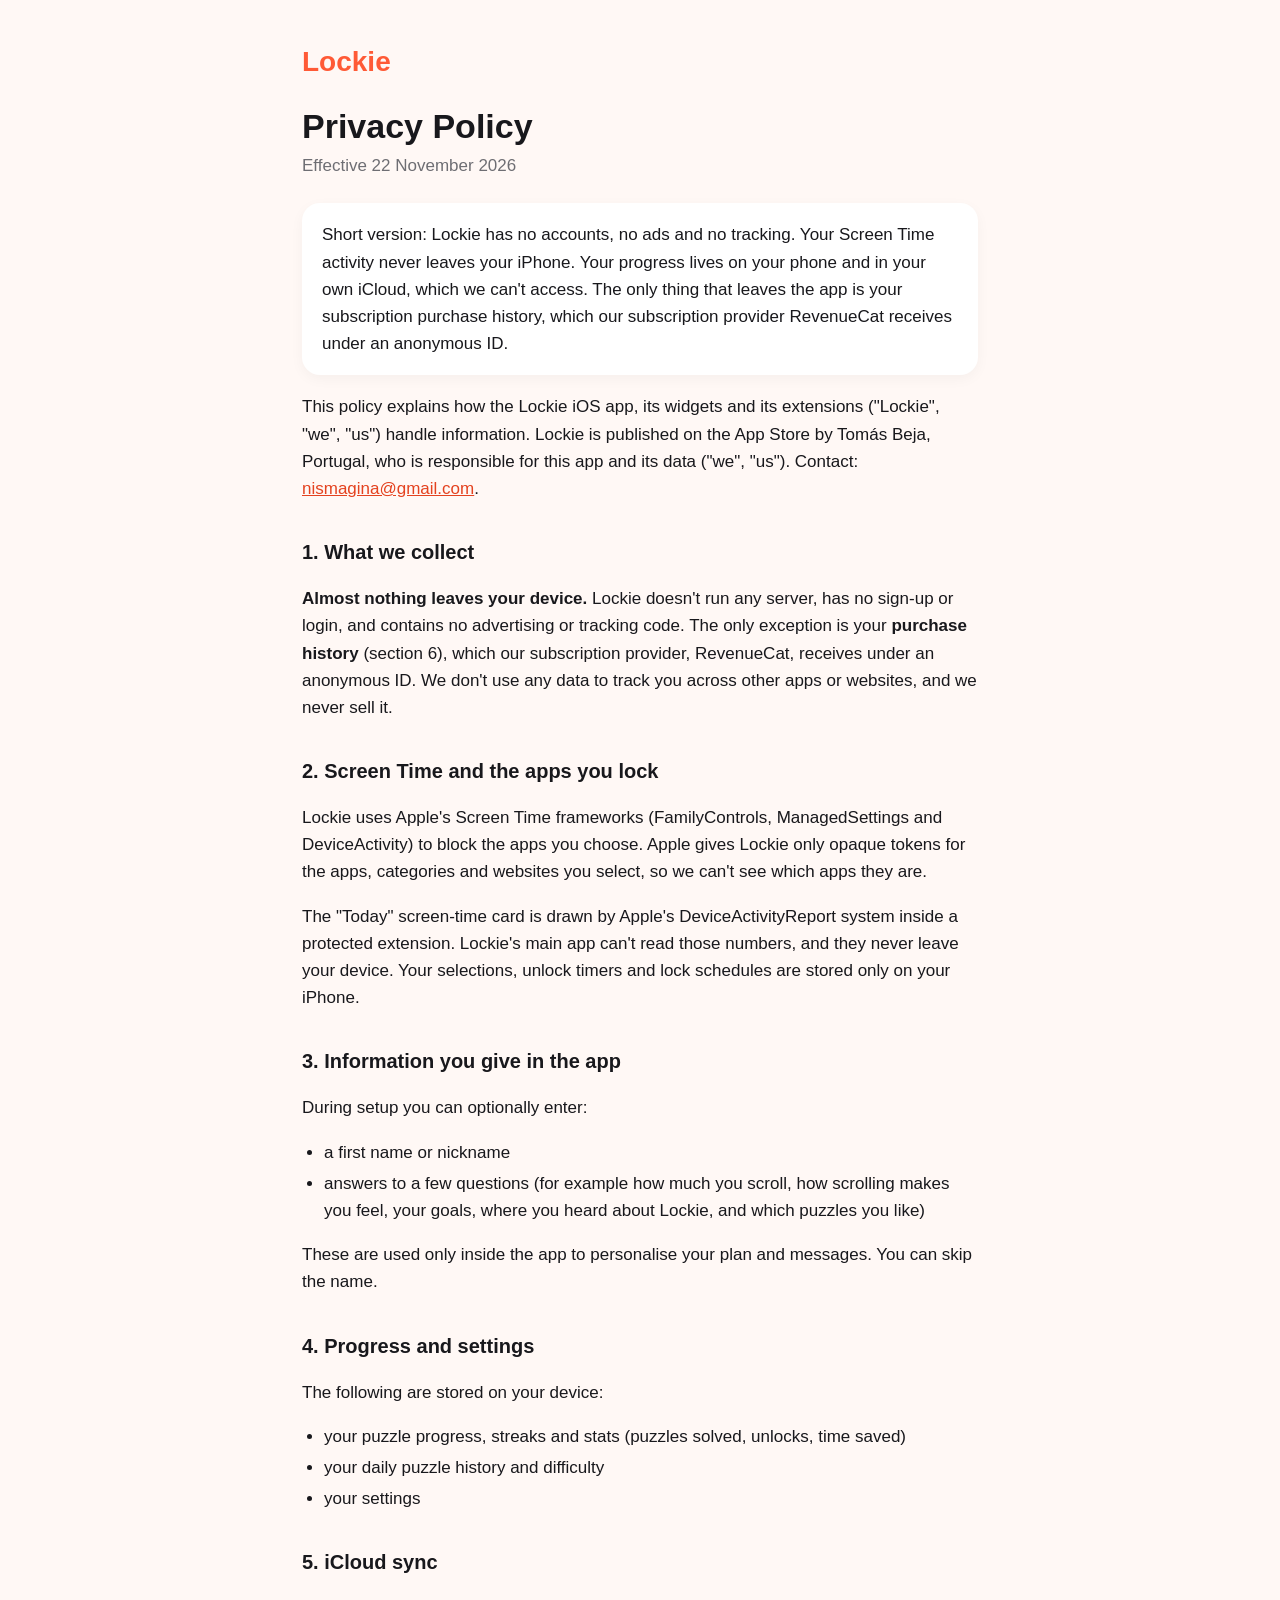
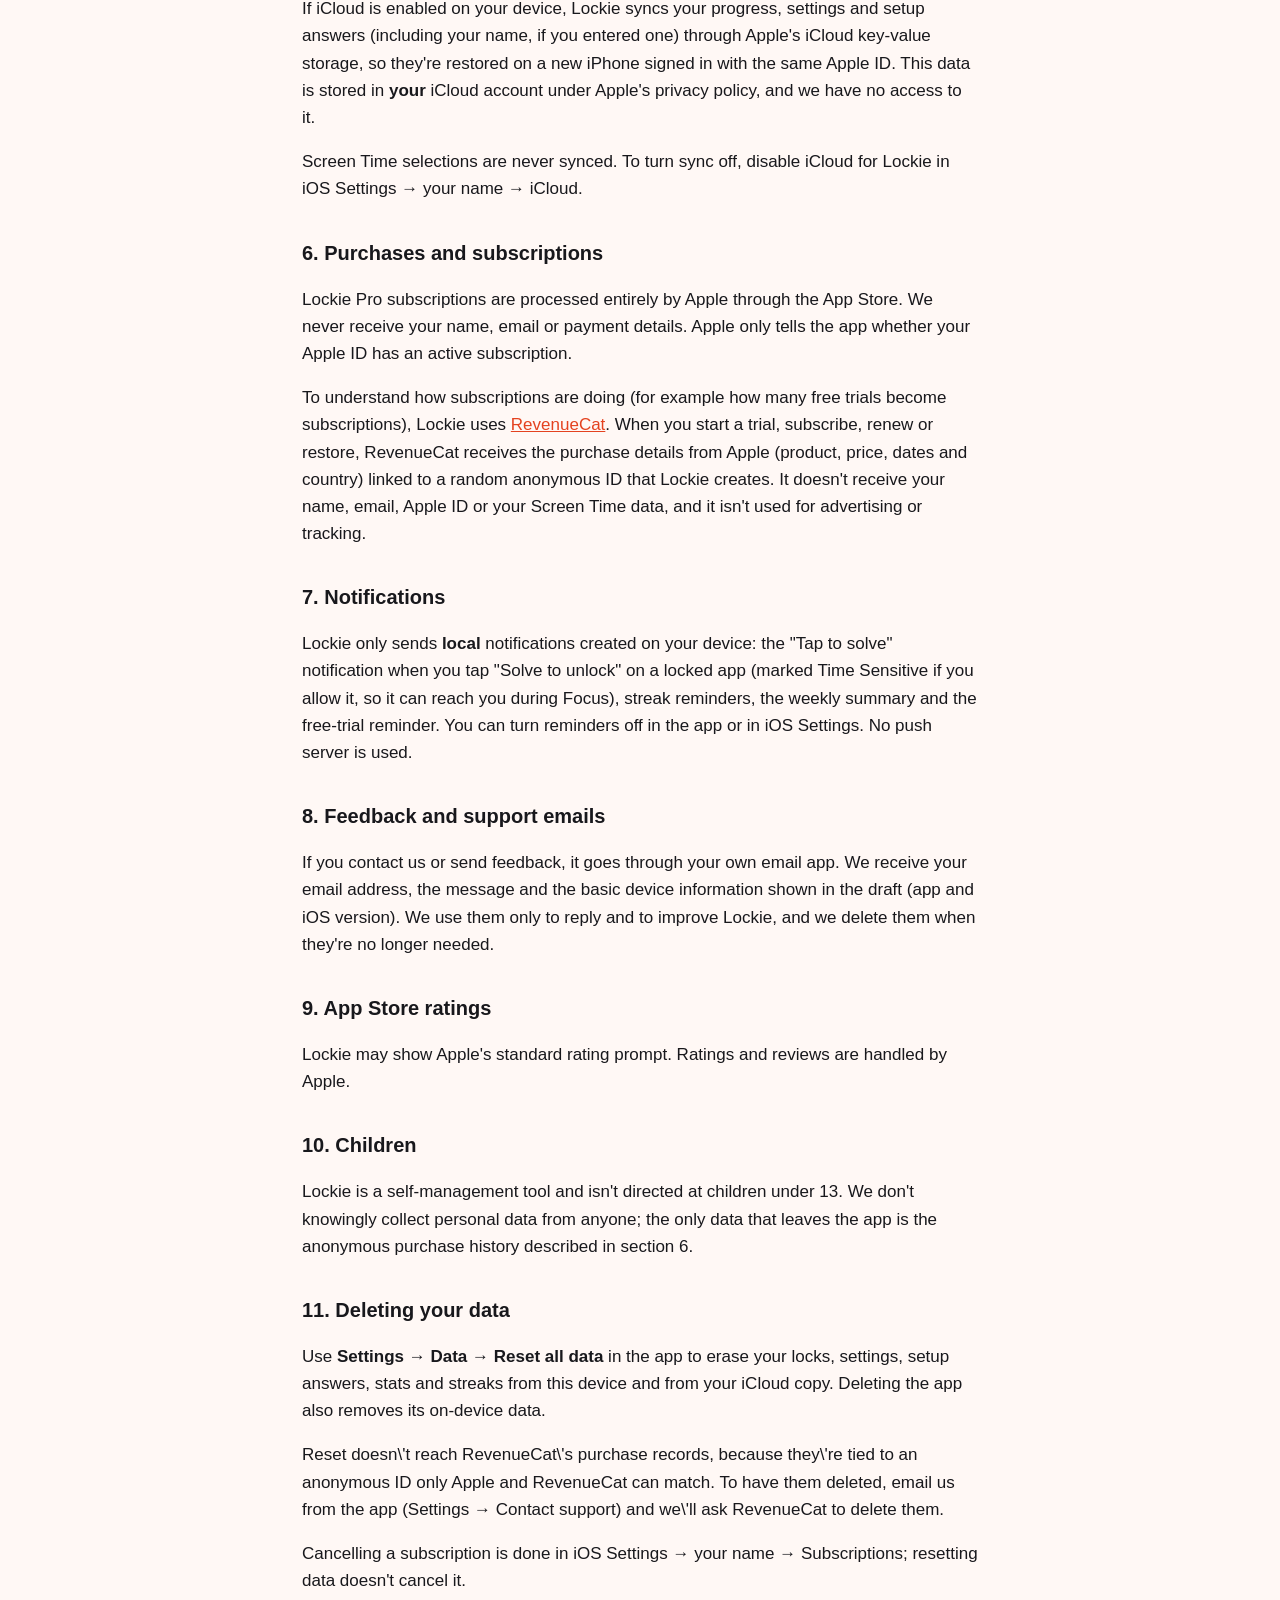
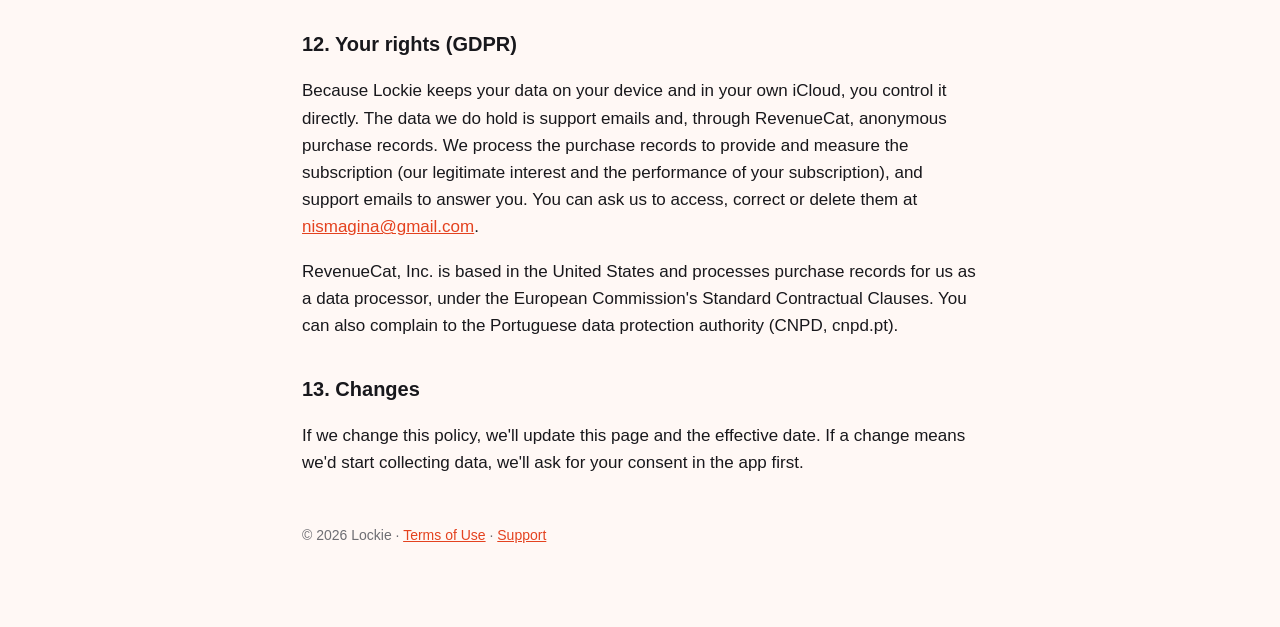
==== commit 3b1b8a74: "Privacy and terms: name only the publisher (Tomás Beja, Portugal) Co-Authored-By: Claude Opus 5.5 <n" ====
--- a/docs/privacy.html
+++ b/docs/privacy.html
@@ -3,7 +3,7 @@
 <h1>Privacy Policy</h1><p class="date">Effective 22 November 2026</p>
 <div class="card">Short version: Lockie has no accounts, no ads and no tracking. Your Screen Time activity never leaves your iPhone. Your progress lives on your phone and in your own iCloud, which we can't access. The only thing that leaves the app is your subscription purchase history, which our subscription provider RevenueCat receives under an anonymous ID.</div>
 
-<p>This policy explains how the Lockie iOS app, its widgets and its extensions ("Lockie", "we", "us") handle information. Lockie is developed by Dinis Magina and published on the App Store by Tomás Beja, Portugal. Contact: <a href="mailto:nismagina@gmail.com">nismagina@gmail.com</a>.</p>
+<p>This policy explains how the Lockie iOS app, its widgets and its extensions ("Lockie", "we", "us") handle information. Lockie is published on the App Store by Tomás Beja, Portugal, who is responsible for this app and its data ("we", "us"). Contact: <a href="mailto:nismagina@gmail.com">nismagina@gmail.com</a>.</p>
 
 <h2>1. What we collect</h2>
 <p><strong>Almost nothing leaves your device.</strong> Lockie doesn't run any server, has no sign-up or login, and contains no advertising or tracking code. The only exception is your <strong>purchase history</strong> (section 6), which our subscription provider, RevenueCat, receives under an anonymous ID. We don't use any data to track you across other apps or websites, and we never sell it.</p>
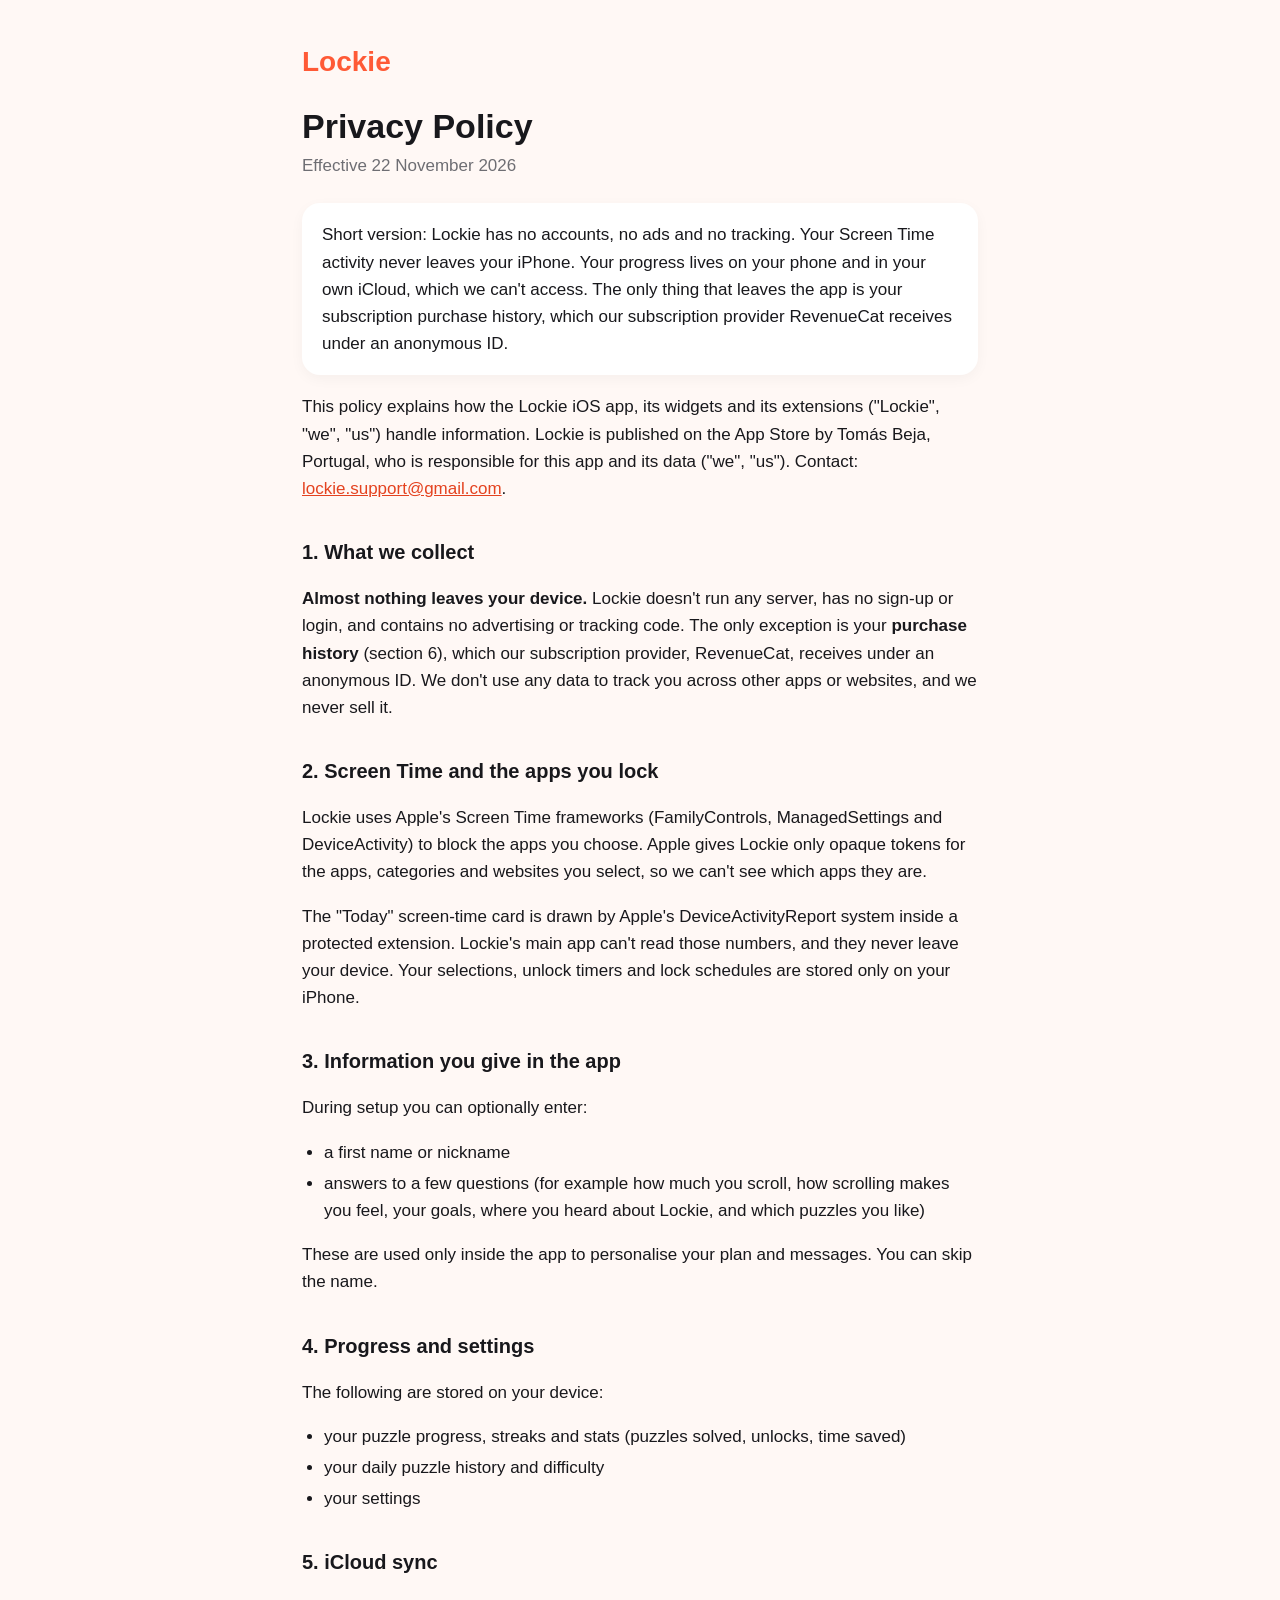
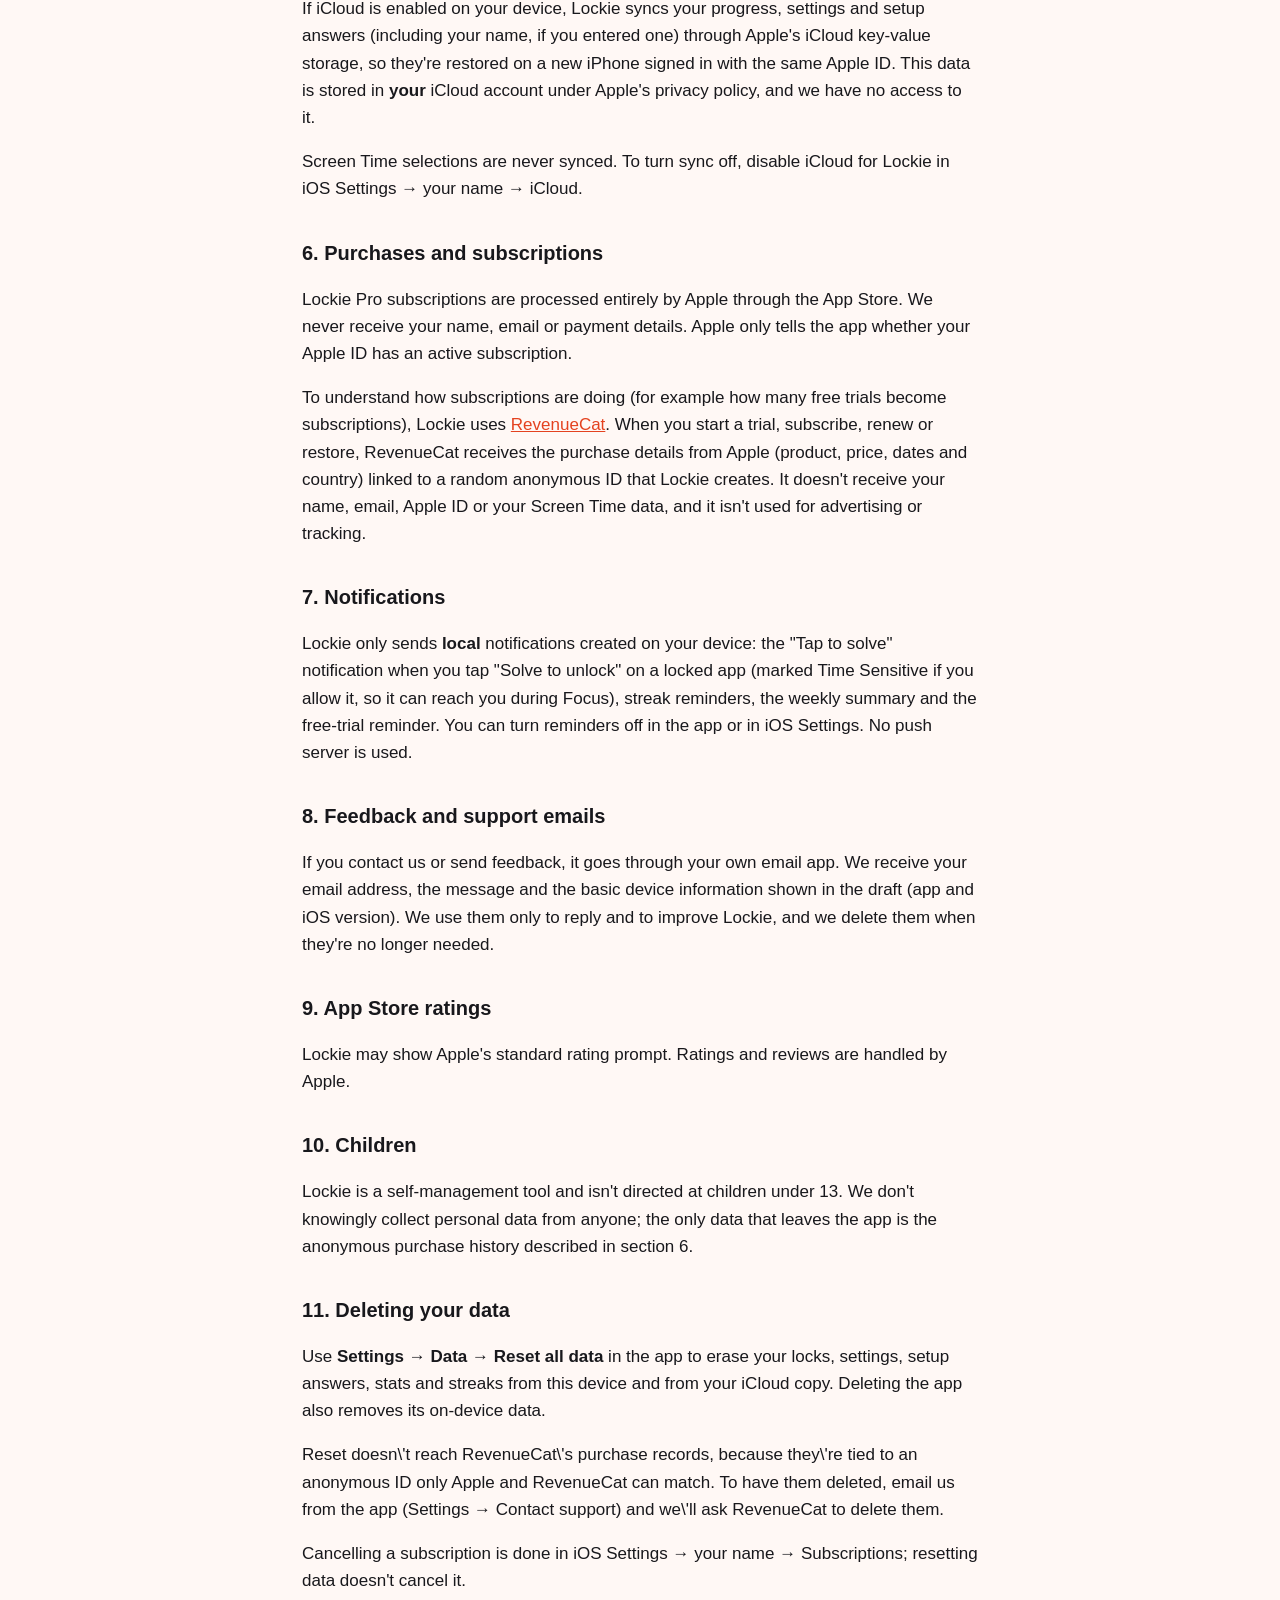
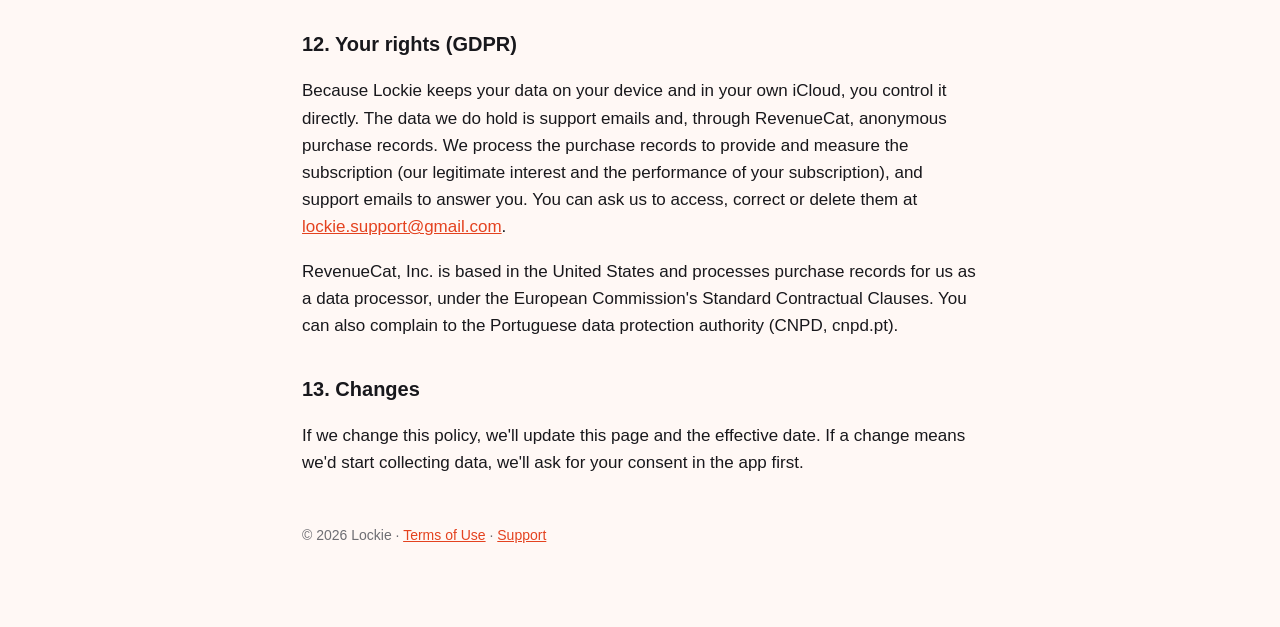
==== commit 5752df30: "Hard paywall: Lockie Pro required after onboarding; support email lockie.support@gmail.com Removes t" ====
--- a/docs/privacy.html
+++ b/docs/privacy.html
@@ -3,7 +3,7 @@
 <h1>Privacy Policy</h1><p class="date">Effective 22 November 2026</p>
 <div class="card">Short version: Lockie has no accounts, no ads and no tracking. Your Screen Time activity never leaves your iPhone. Your progress lives on your phone and in your own iCloud, which we can't access. The only thing that leaves the app is your subscription purchase history, which our subscription provider RevenueCat receives under an anonymous ID.</div>
 
-<p>This policy explains how the Lockie iOS app, its widgets and its extensions ("Lockie", "we", "us") handle information. Lockie is published on the App Store by Tomás Beja, Portugal, who is responsible for this app and its data ("we", "us"). Contact: <a href="mailto:nismagina@gmail.com">nismagina@gmail.com</a>.</p>
+<p>This policy explains how the Lockie iOS app, its widgets and its extensions ("Lockie", "we", "us") handle information. Lockie is published on the App Store by Tomás Beja, Portugal, who is responsible for this app and its data ("we", "us"). Contact: <a href="mailto:lockie.support@gmail.com">lockie.support@gmail.com</a>.</p>
 
 <h2>1. What we collect</h2>
 <p><strong>Almost nothing leaves your device.</strong> Lockie doesn't run any server, has no sign-up or login, and contains no advertising or tracking code. The only exception is your <strong>purchase history</strong> (section 6), which our subscription provider, RevenueCat, receives under an anonymous ID. We don't use any data to track you across other apps or websites, and we never sell it.</p>
@@ -54,7 +54,7 @@
 <p>Cancelling a subscription is done in iOS Settings → your name → Subscriptions; resetting data doesn't cancel it.</p>
 
 <h2>12. Your rights (GDPR)</h2>
-<p>Because Lockie keeps your data on your device and in your own iCloud, you control it directly. The data we do hold is support emails and, through RevenueCat, anonymous purchase records. We process the purchase records to provide and measure the subscription (our legitimate interest and the performance of your subscription), and support emails to answer you. You can ask us to access, correct or delete them at <a href="mailto:nismagina@gmail.com">nismagina@gmail.com</a>.</p>
+<p>Because Lockie keeps your data on your device and in your own iCloud, you control it directly. The data we do hold is support emails and, through RevenueCat, anonymous purchase records. We process the purchase records to provide and measure the subscription (our legitimate interest and the performance of your subscription), and support emails to answer you. You can ask us to access, correct or delete them at <a href="mailto:lockie.support@gmail.com">lockie.support@gmail.com</a>.</p>
 <p>RevenueCat, Inc. is based in the United States and processes purchase records for us as a data processor, under the European Commission's Standard Contractual Clauses. You can also complain to the Portuguese data protection authority (CNPD, cnpd.pt).</p>
 
 <h2>13. Changes</h2>
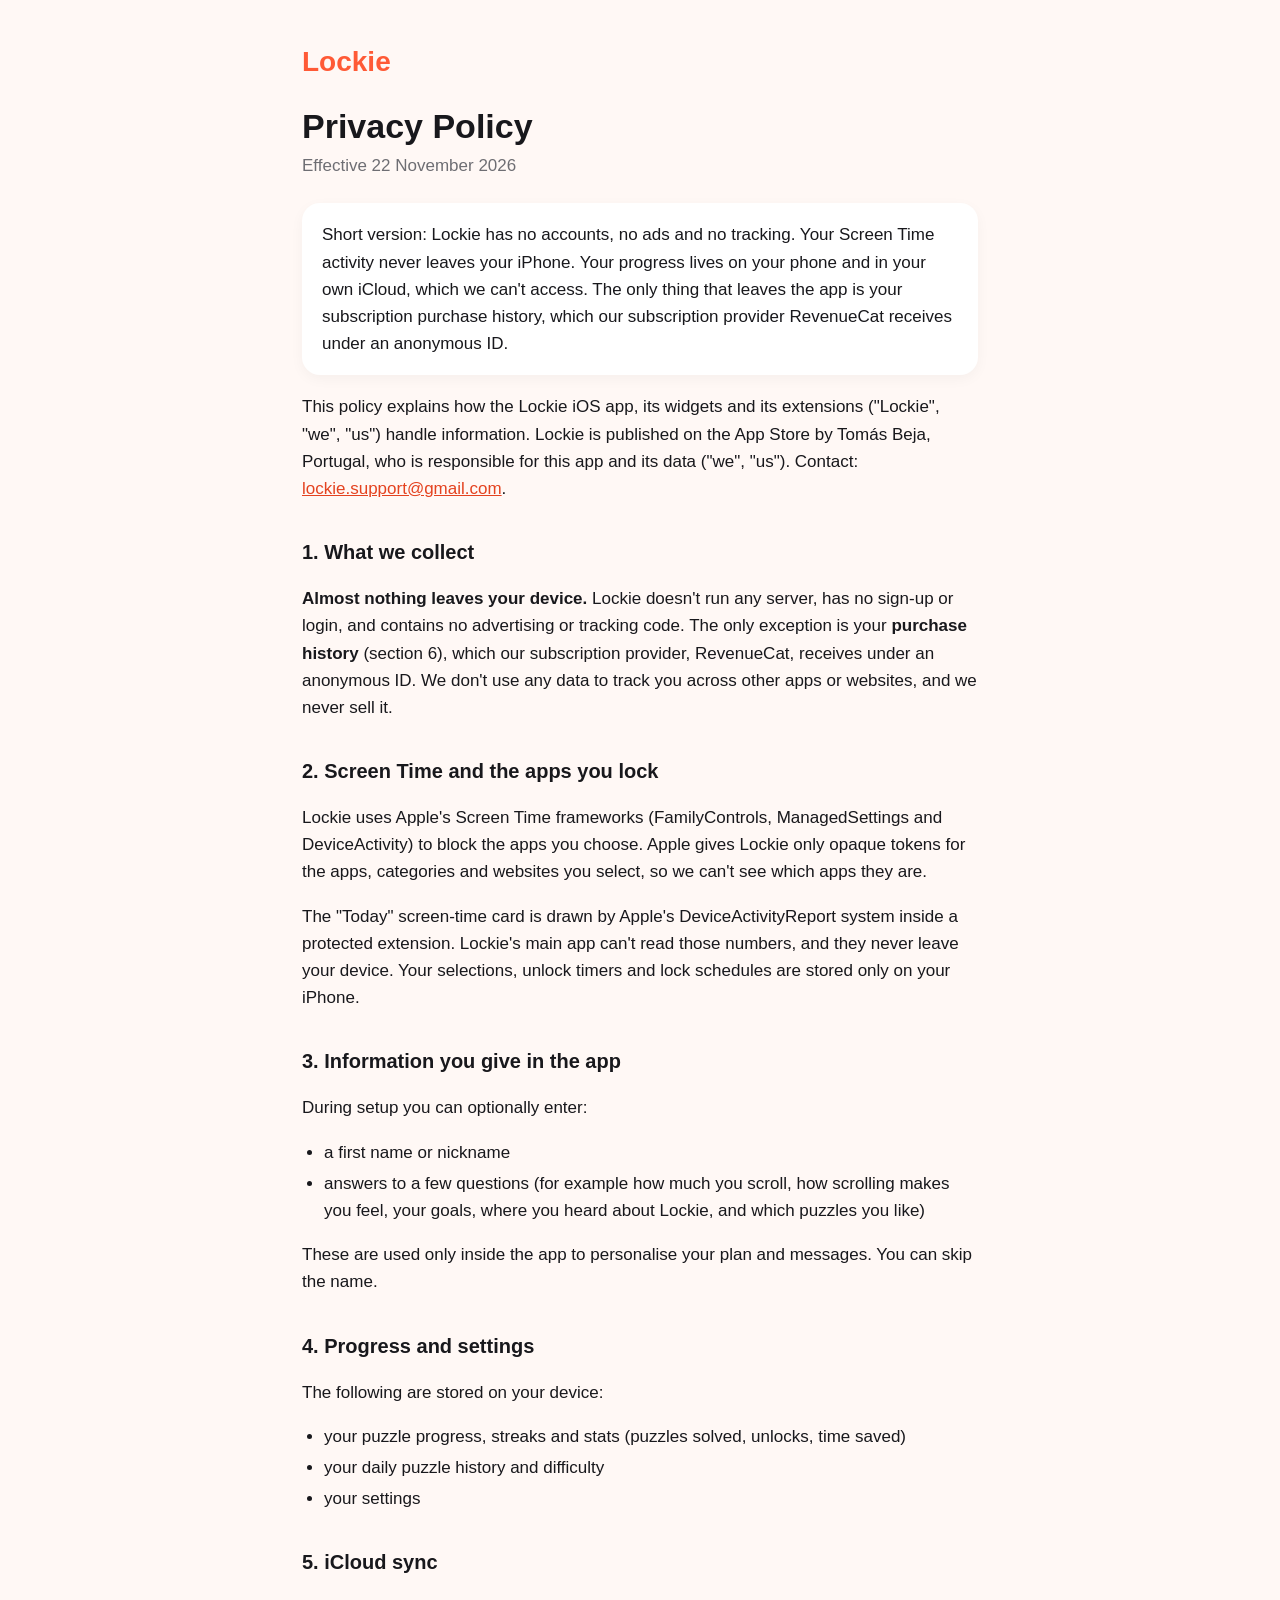
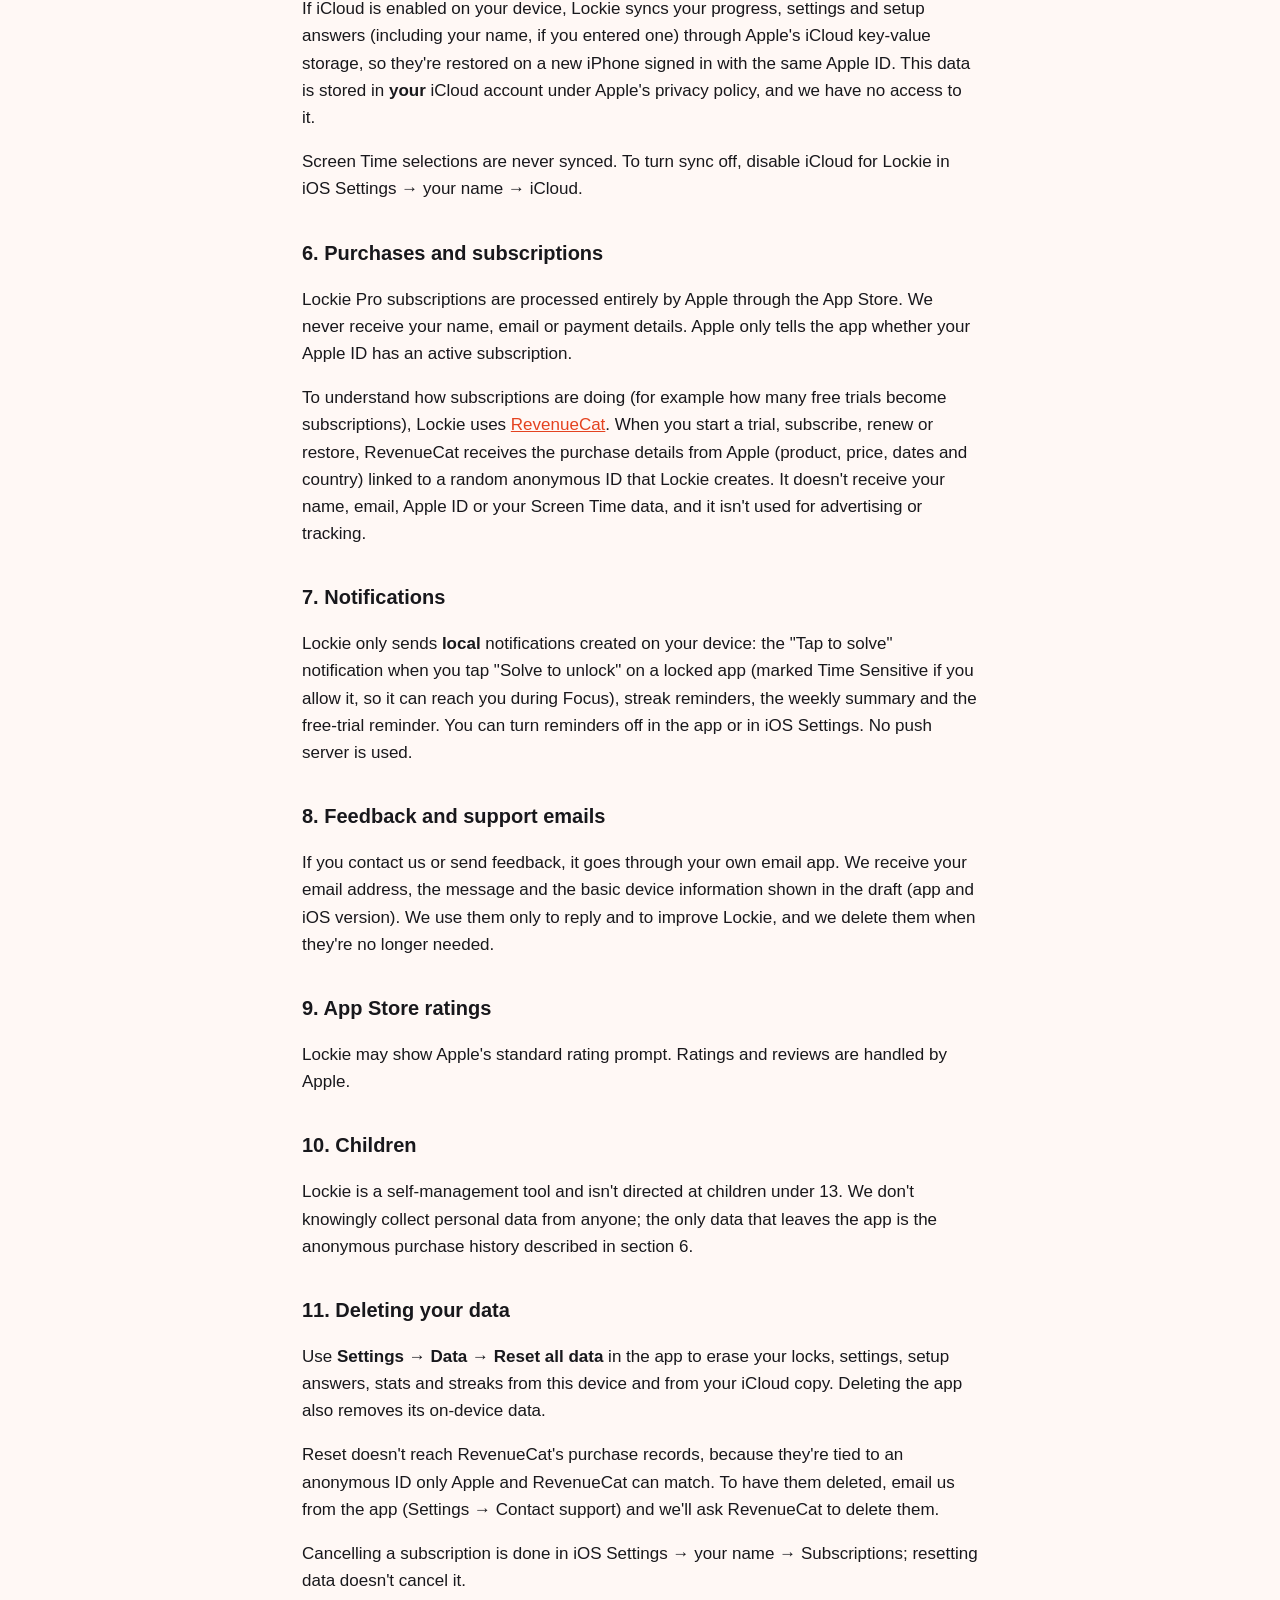
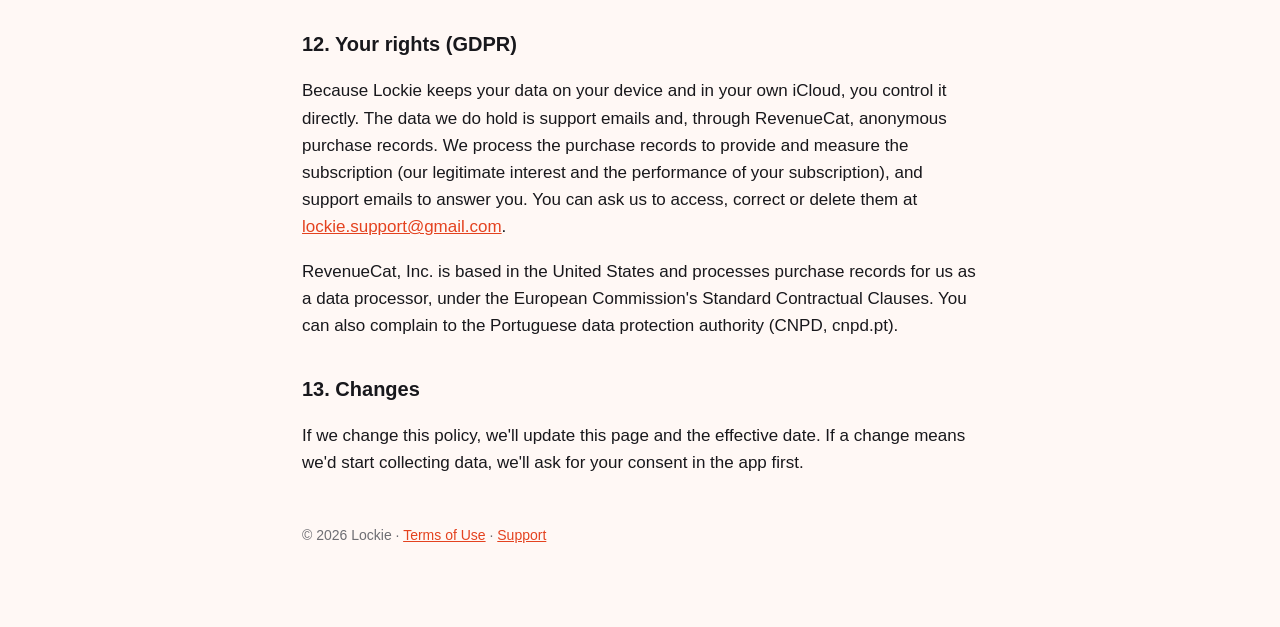
==== commit f65f1a9d: "Privacy policy: remove stray backslashes before apostrophes Co-Authored-By: Claude Opus 5.5 <noreply" ====
--- a/docs/privacy.html
+++ b/docs/privacy.html
@@ -50,7 +50,7 @@
 
 <h2>11. Deleting your data</h2>
 <p>Use <strong>Settings → Data → Reset all data</strong> in the app to erase your locks, settings, setup answers, stats and streaks from this device and from your iCloud copy. Deleting the app also removes its on-device data.</p>
-<p>Reset doesn\'t reach RevenueCat\'s purchase records, because they\'re tied to an anonymous ID only Apple and RevenueCat can match. To have them deleted, email us from the app (Settings → Contact support) and we\'ll ask RevenueCat to delete them.</p>
+<p>Reset doesn't reach RevenueCat's purchase records, because they're tied to an anonymous ID only Apple and RevenueCat can match. To have them deleted, email us from the app (Settings → Contact support) and we'll ask RevenueCat to delete them.</p>
 <p>Cancelling a subscription is done in iOS Settings → your name → Subscriptions; resetting data doesn't cancel it.</p>
 
 <h2>12. Your rights (GDPR)</h2>
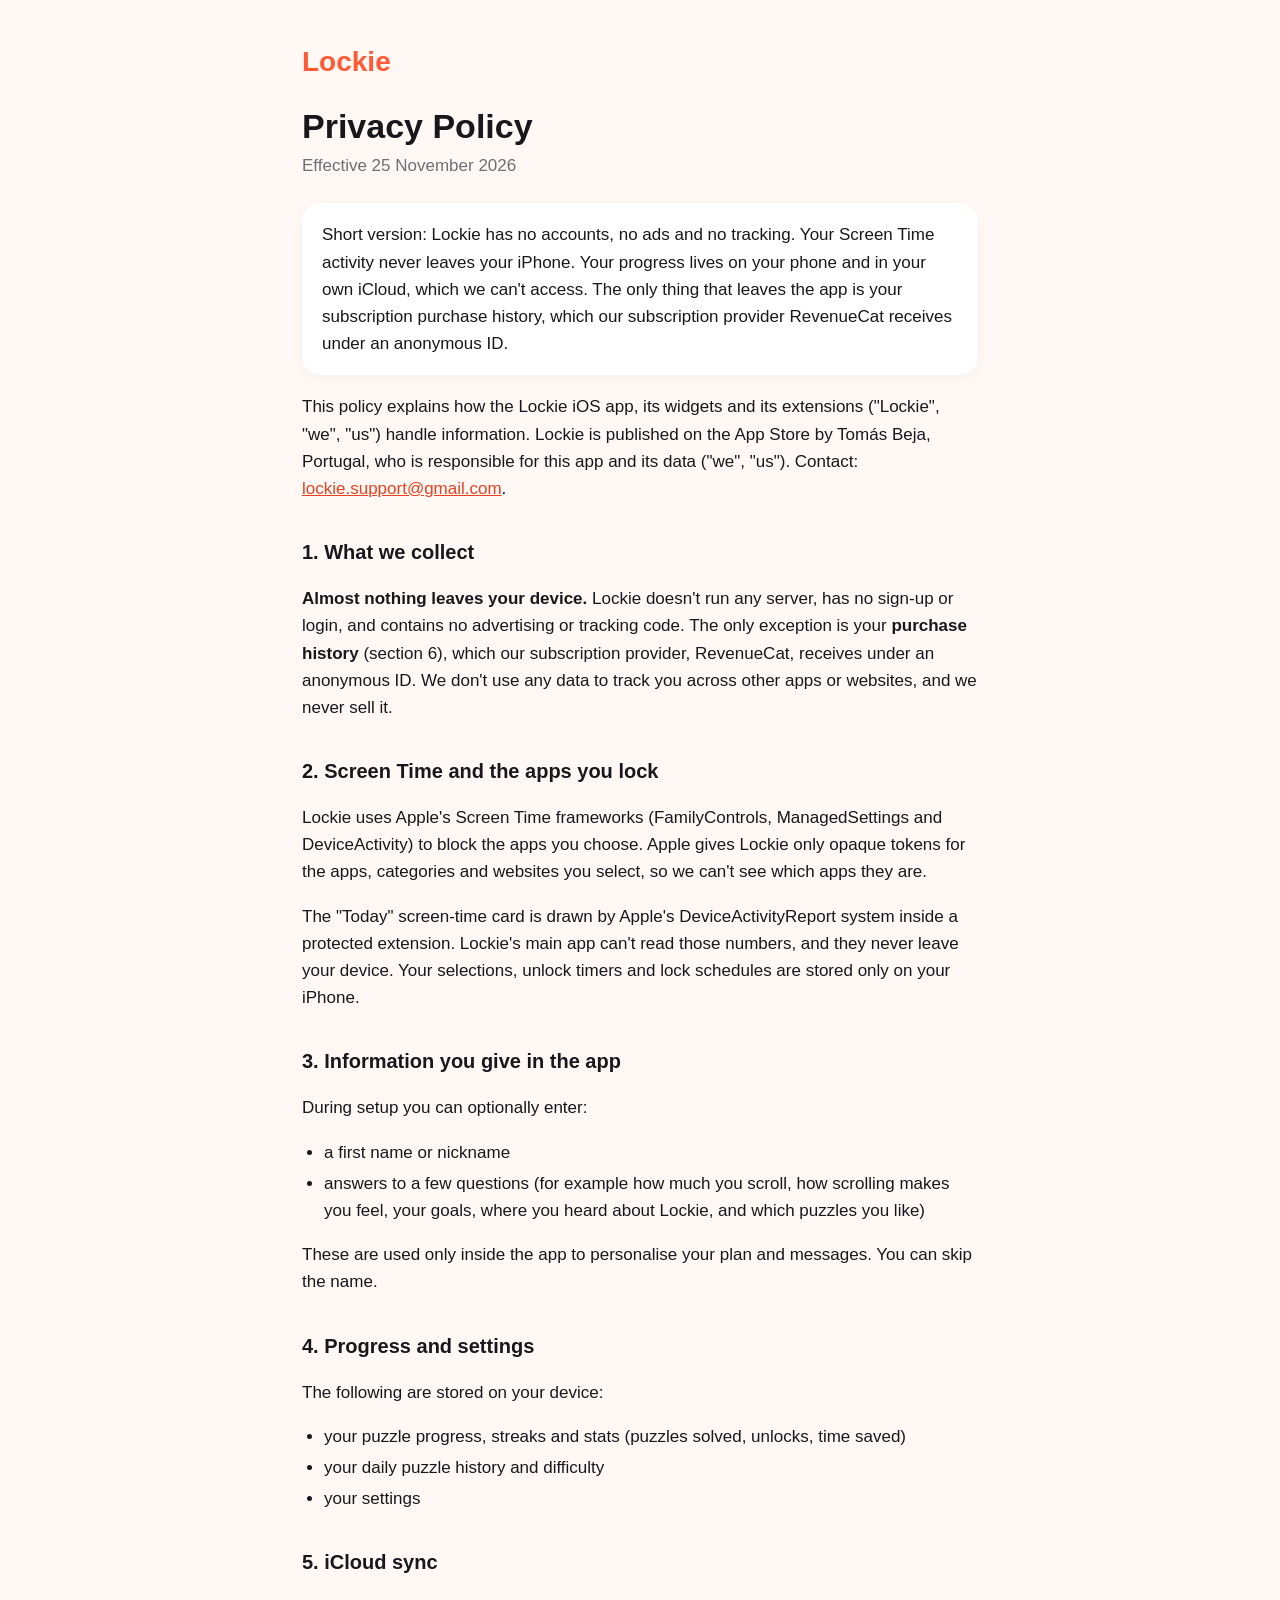
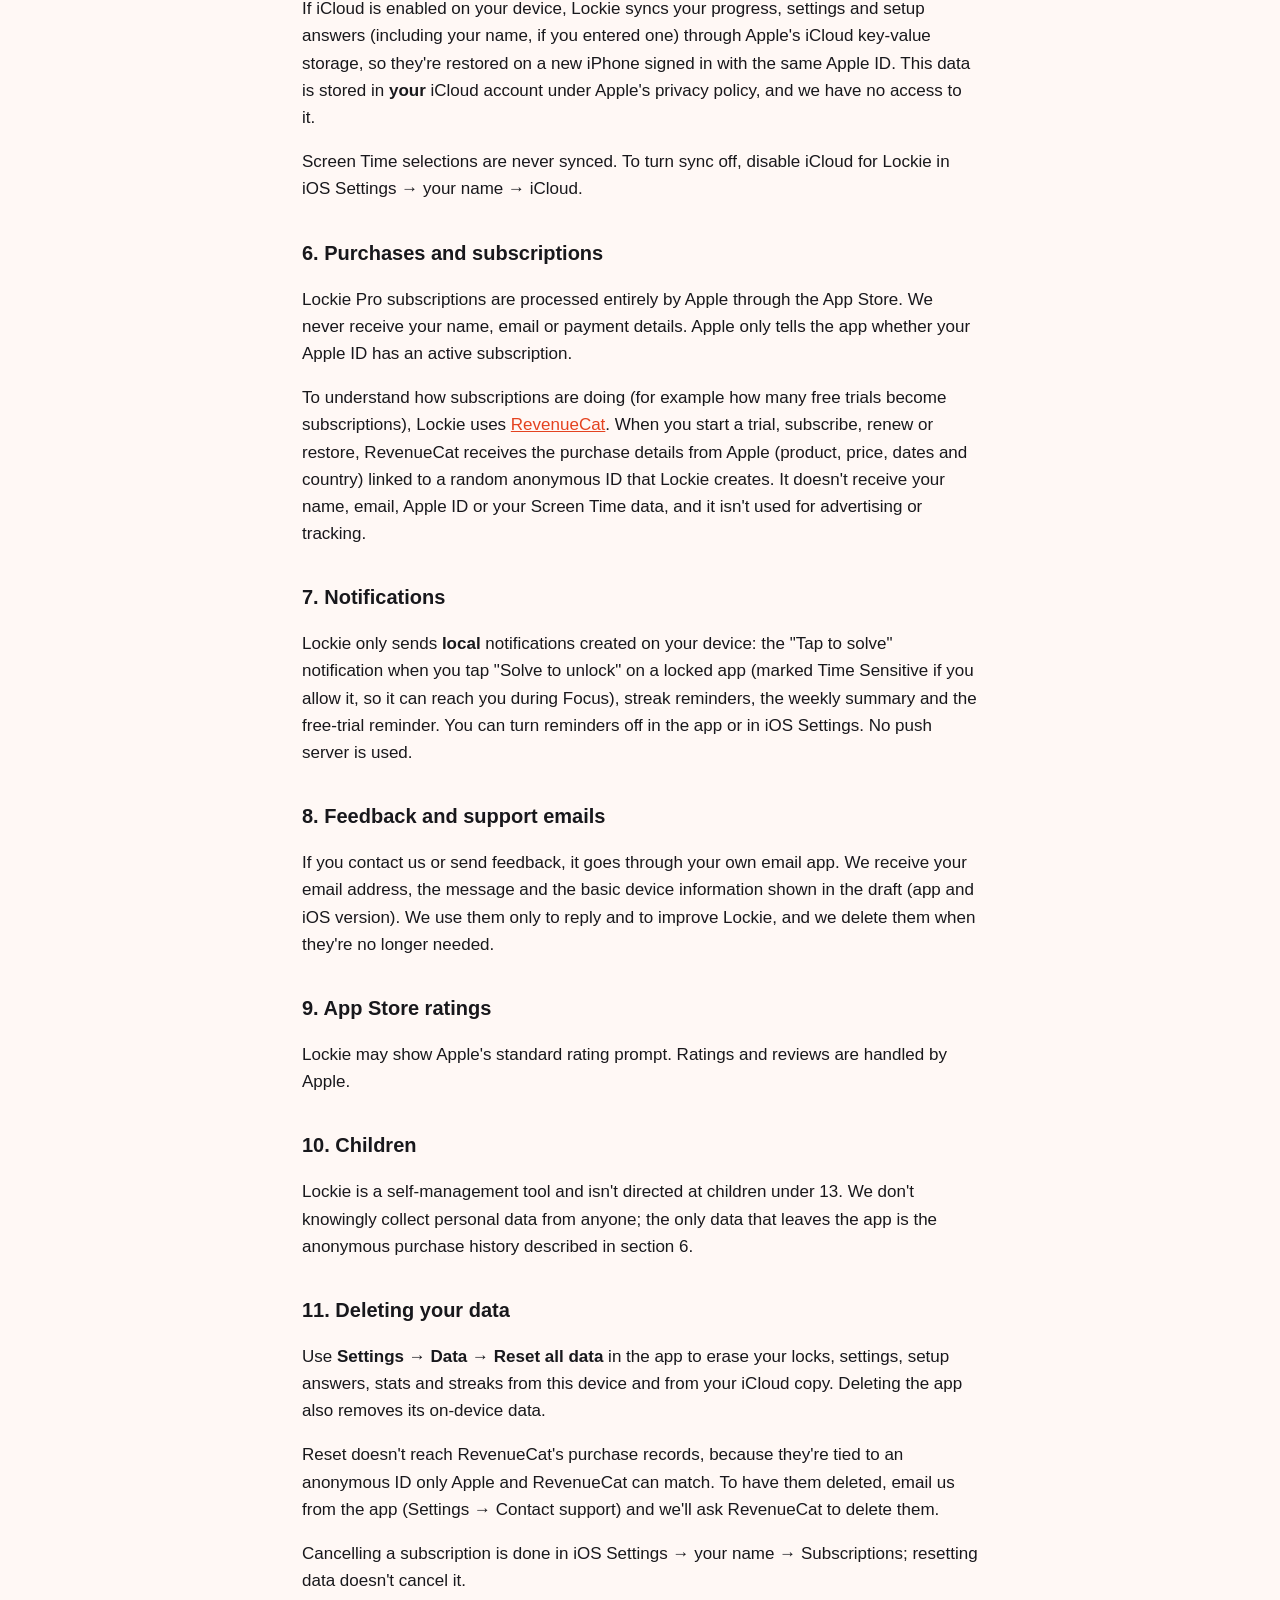
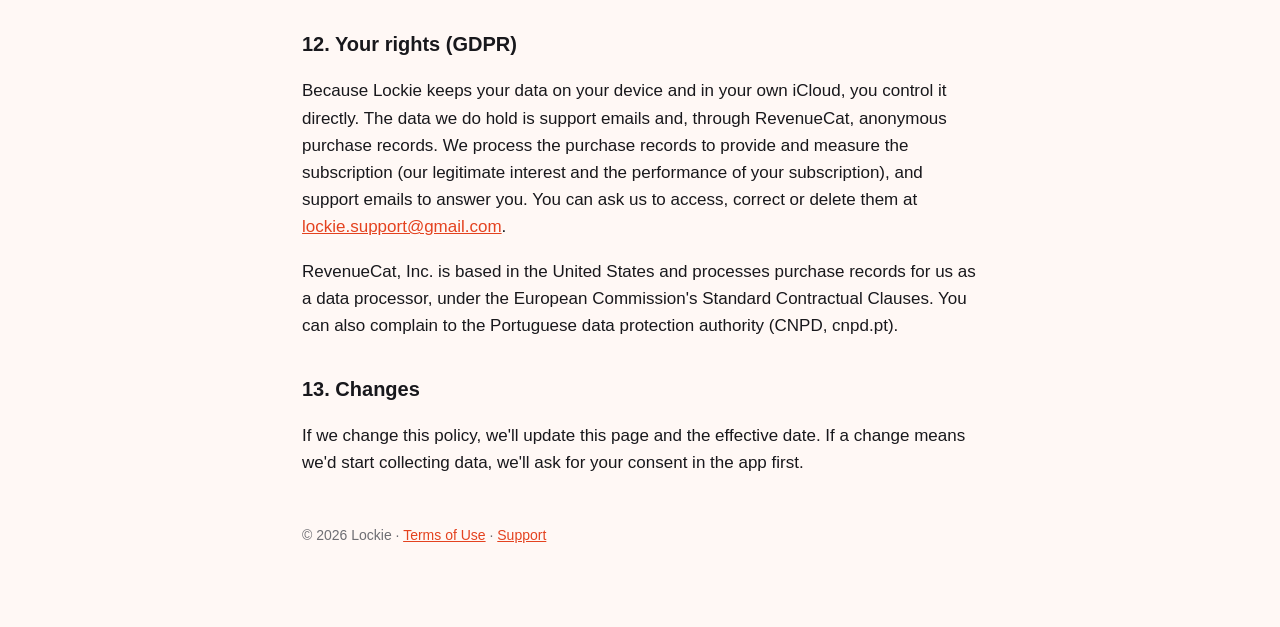
==== commit 848efc1b: "Privacy policy: effective date 25 November 2026 Co-Authored-By: Claude Opus 5.5 <noreply@anthropic.c" ====
--- a/docs/privacy.html
+++ b/docs/privacy.html
@@ -1,6 +1,6 @@
 <!DOCTYPE html><html lang="en"><head><meta charset="utf-8"><meta name="viewport" content="width=device-width,initial-scale=1"><title>Privacy Policy – Lockie</title><link rel="stylesheet" href="style.css"></head><body><main>
 <a class="brand" href="./">Lockie</a>
-<h1>Privacy Policy</h1><p class="date">Effective 22 November 2026</p>
+<h1>Privacy Policy</h1><p class="date">Effective 25 November 2026</p>
 <div class="card">Short version: Lockie has no accounts, no ads and no tracking. Your Screen Time activity never leaves your iPhone. Your progress lives on your phone and in your own iCloud, which we can't access. The only thing that leaves the app is your subscription purchase history, which our subscription provider RevenueCat receives under an anonymous ID.</div>
 
 <p>This policy explains how the Lockie iOS app, its widgets and its extensions ("Lockie", "we", "us") handle information. Lockie is published on the App Store by Tomás Beja, Portugal, who is responsible for this app and its data ("we", "us"). Contact: <a href="mailto:lockie.support@gmail.com">lockie.support@gmail.com</a>.</p>
